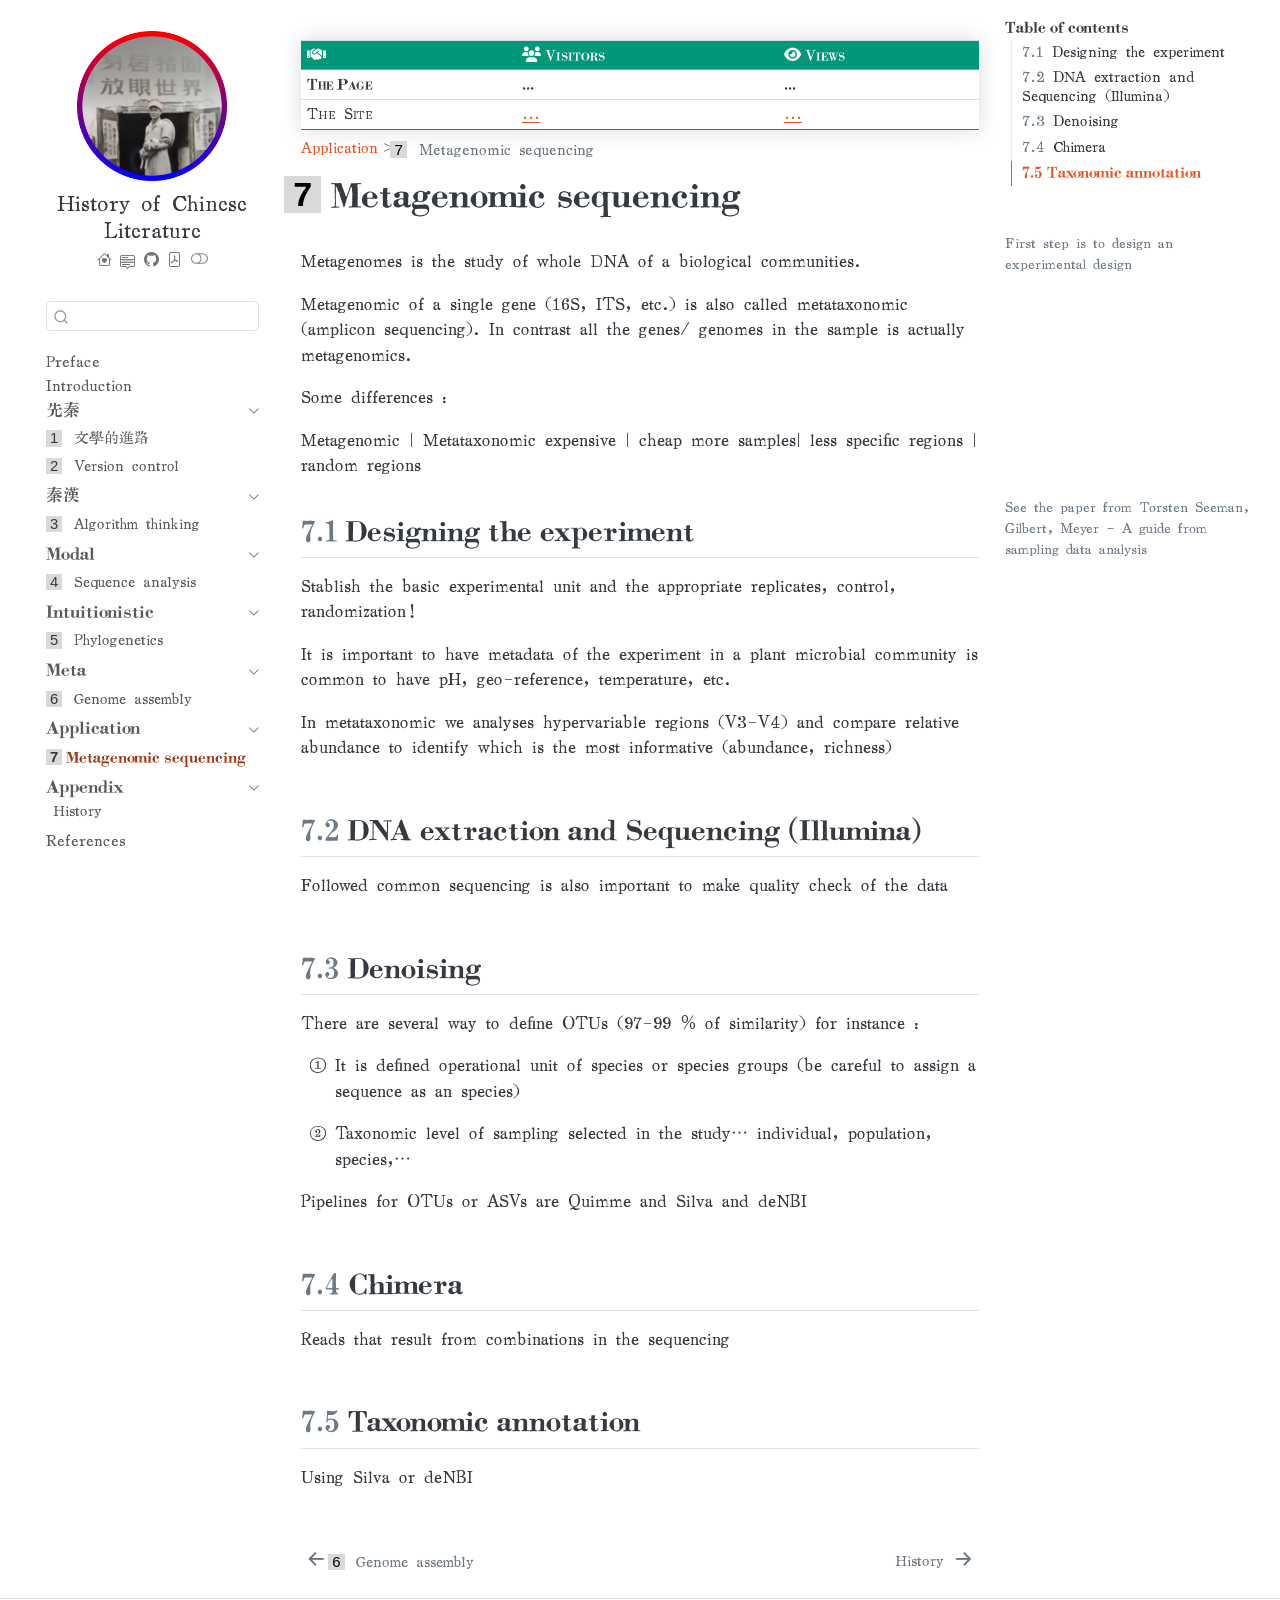
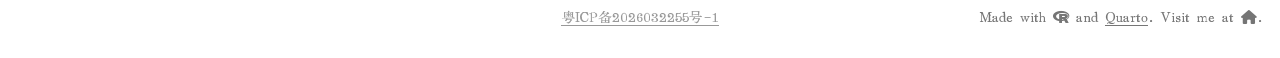
==== chs-application/metagenomic-sequencing.html @ f7fca072 "chdot style changed to KHLS" ====
<!DOCTYPE html>
<html xmlns="http://www.w3.org/1999/xhtml" lang="en" xml:lang="en"><head>

<meta charset="utf-8">
<meta name="generator" content="quarto-1.9.36">

<meta name="viewport" content="width=device-width, initial-scale=1.0, user-scalable=yes">


<title>7&nbsp; Metagenomic sequencing – History of Chinese Literature</title>
<style>
/* Default styles provided by pandoc.
** See https://pandoc.org/MANUAL.html#variables-for-html for config info.
*/
code{white-space: pre-wrap;}
span.smallcaps{font-variant: small-caps;}
div.columns{display: flex; gap: min(4vw, 1.5em);}
div.column{flex: auto; overflow-x: auto;}
div.hanging-indent{margin-left: 1.5em; text-indent: -1.5em;}
ul.task-list{list-style: none;}
ul.task-list li input[type="checkbox"] {
  width: 0.8em;
  margin: 0 0.8em 0.2em -1em; /* quarto-specific, see https://github.com/quarto-dev/quarto-cli/issues/4556 */ 
  vertical-align: middle;
}
</style>


<script src="../site_libs/quarto-nav/quarto-nav.js"></script>
<script src="../site_libs/clipboard/clipboard.min.js"></script>
<script src="../site_libs/quarto-search/autocomplete.umd.js"></script>
<script src="../site_libs/quarto-search/fuse.min.js"></script>
<script src="../site_libs/quarto-search/quarto-search.js"></script>
<meta name="quarto:offset" content="../">
<link href="../chs-zz/HISTORY.html" rel="next">
<link href="../chs-meta/genome-assembly.html" rel="prev">
<link href="../figs/avatar.png" rel="icon" type="image/png">
<script src="../site_libs/quarto-html/quarto.js" type="module"></script>
<script src="../site_libs/quarto-html/tabsets/tabsets.js" type="module"></script>
<script src="../site_libs/quarto-html/popper.min.js"></script>
<script src="../site_libs/quarto-html/tippy.umd.min.js"></script>
<script src="../site_libs/quarto-html/anchor.min.js"></script>
<link href="../site_libs/quarto-html/tippy.css" rel="stylesheet">
<link href="../site_libs/quarto-html/quarto-syntax-highlighting-a19a8d22cf5ab744bdf77d33a9666522.css" rel="stylesheet" class="quarto-color-scheme" id="quarto-text-highlighting-styles">
<link href="../site_libs/quarto-html/quarto-syntax-highlighting-dark-33af7c0a28b8ee77e704d05d0128a95b.css" rel="stylesheet" class="quarto-color-scheme quarto-color-alternate" id="quarto-text-highlighting-styles">
<link href="../site_libs/quarto-html/quarto-syntax-highlighting-a19a8d22cf5ab744bdf77d33a9666522.css" rel="stylesheet" class="quarto-color-scheme-extra" id="quarto-text-highlighting-styles">
<script src="../site_libs/bootstrap/bootstrap.min.js"></script>
<link href="../site_libs/bootstrap/bootstrap-icons.css" rel="stylesheet">
<link href="../site_libs/bootstrap/bootstrap-ed97b4c210b49f4da8db2a07b6b3306c.min.css" rel="stylesheet" append-hash="true" class="quarto-color-scheme" id="quarto-bootstrap" data-mode="light">
<link href="../site_libs/bootstrap/bootstrap-dark-5c99f11dca52fd5af05070d8e862fa6a.min.css" rel="stylesheet" append-hash="true" class="quarto-color-scheme quarto-color-alternate" id="quarto-bootstrap" data-mode="dark">
<link href="../site_libs/bootstrap/bootstrap-ed97b4c210b49f4da8db2a07b6b3306c.min.css" rel="stylesheet" append-hash="true" class="quarto-color-scheme-extra" id="quarto-bootstrap" data-mode="light">
<link href="../site_libs/quarto-contrib/fontawesome6-0.1.0/all.css" rel="stylesheet">
<link href="../site_libs/quarto-contrib/fontawesome6-0.1.0/latex-fontsize.css" rel="stylesheet">
<script id="quarto-search-options" type="application/json">{
  "location": "sidebar",
  "copy-button": false,
  "collapse-after": 3,
  "panel-placement": "start",
  "type": "textbox",
  "limit": 50,
  "keyboard-shortcut": [
    "f",
    "/",
    "s"
  ],
  "show-item-context": false,
  "language": {
    "search-no-results-text": "No results",
    "search-matching-documents-text": "matching documents",
    "search-copy-link-title": "Copy link to search",
    "search-hide-matches-text": "Hide additional matches",
    "search-more-match-text": "more match in this document",
    "search-more-matches-text": "more matches in this document",
    "search-clear-button-title": "Clear",
    "search-text-placeholder": "",
    "search-detached-cancel-button-title": "Cancel",
    "search-submit-button-title": "Submit",
    "search-label": "Search"
  }
}</script>
<link href="https://cdnjs.loli.net/ajax/libs/font-awesome/6.1.1/css/all.min.css" rel="stylesheet" data-external="1">
<!-- https://u.sb/css-cdn/ 使用 cdnjs.loli.net 加速 cloudflare -->
<!--
<link href="https://cdnjs.cloudflare.com/ajax/libs/font-awesome/6.1.1/css/all.min.css"
rel="stylesheet" data-external="1"/>
-->
<script>
  if (!window.location.pathname.endsWith('/') && !window.location.pathname.split('/').pop().includes('.')) {
    window.location.replace(window.location.href + '/');
  }
</script>


</head>

<body class="nav-sidebar floating slimcontent quarto-light"><script id="quarto-html-before-body" type="application/javascript">
    const toggleBodyColorMode = (bsSheetEl) => {
      const mode = bsSheetEl.getAttribute("data-mode");
      const bodyEl = window.document.querySelector("body");
      if (mode === "dark") {
        bodyEl.classList.add("quarto-dark");
        bodyEl.classList.remove("quarto-light");
      } else {
        bodyEl.classList.add("quarto-light");
        bodyEl.classList.remove("quarto-dark");
      }
    }
    const toggleBodyColorPrimary = () => {
      const bsSheetEl = window.document.querySelector("link#quarto-bootstrap:not([rel=disabled-stylesheet])");
      if (bsSheetEl) {
        toggleBodyColorMode(bsSheetEl);
      }
    }
    const setColorSchemeToggle = (alternate) => {
      const toggles = window.document.querySelectorAll('.quarto-color-scheme-toggle');
      for (let i=0; i < toggles.length; i++) {
        const toggle = toggles[i];
        if (toggle) {
          if (alternate) {
            toggle.classList.add("alternate");
          } else {
            toggle.classList.remove("alternate");
          }
        }
      }
    };
    const toggleColorMode = (alternate) => {
      // Switch the stylesheets
      const primaryStylesheets = window.document.querySelectorAll('link.quarto-color-scheme:not(.quarto-color-alternate)');
      const alternateStylesheets = window.document.querySelectorAll('link.quarto-color-scheme.quarto-color-alternate');
      manageTransitions('#quarto-margin-sidebar .nav-link', false);
      if (alternate) {
        // note: dark is layered on light, we don't disable primary!
        enableStylesheet(alternateStylesheets);
        for (const sheetNode of alternateStylesheets) {
          if (sheetNode.id === "quarto-bootstrap") {
            toggleBodyColorMode(sheetNode);
          }
        }
      } else {
        disableStylesheet(alternateStylesheets);
        enableStylesheet(primaryStylesheets)
        toggleBodyColorPrimary();
      }
      manageTransitions('#quarto-margin-sidebar .nav-link', true);
      // Switch the toggles
      setColorSchemeToggle(alternate)
      // Hack to workaround the fact that safari doesn't
      // properly recolor the scrollbar when toggling (#1455)
      if (navigator.userAgent.indexOf('Safari') > 0 && navigator.userAgent.indexOf('Chrome') == -1) {
        manageTransitions("body", false);
        window.scrollTo(0, 1);
        setTimeout(() => {
          window.scrollTo(0, 0);
          manageTransitions("body", true);
        }, 40);
      }
    }
    const disableStylesheet = (stylesheets) => {
      for (let i=0; i < stylesheets.length; i++) {
        const stylesheet = stylesheets[i];
        stylesheet.rel = 'disabled-stylesheet';
      }
    }
    const enableStylesheet = (stylesheets) => {
      for (let i=0; i < stylesheets.length; i++) {
        const stylesheet = stylesheets[i];
        if(stylesheet.rel !== 'stylesheet') { // for Chrome, which will still FOUC without this check
          stylesheet.rel = 'stylesheet';
        }
      }
    }
    const manageTransitions = (selector, allowTransitions) => {
      const els = window.document.querySelectorAll(selector);
      for (let i=0; i < els.length; i++) {
        const el = els[i];
        if (allowTransitions) {
          el.classList.remove('notransition');
        } else {
          el.classList.add('notransition');
        }
      }
    }
    const isFileUrl = () => {
      return window.location.protocol === 'file:';
    }
    const hasAlternateSentinel = () => {
      let styleSentinel = getColorSchemeSentinel();
      if (styleSentinel !== null) {
        return styleSentinel === "alternate";
      } else {
        return false;
      }
    }
    const setStyleSentinel = (alternate) => {
      const value = alternate ? "alternate" : "default";
      if (!isFileUrl()) {
        window.localStorage.setItem("quarto-color-scheme", value);
      } else {
        localAlternateSentinel = value;
      }
    }
    const getColorSchemeSentinel = () => {
      if (!isFileUrl()) {
        const storageValue = window.localStorage.getItem("quarto-color-scheme");
        return storageValue != null ? storageValue : localAlternateSentinel;
      } else {
        return localAlternateSentinel;
      }
    }
    const toggleGiscusIfUsed = (isAlternate, darkModeDefault) => {
      const baseTheme = document.querySelector('#giscus-base-theme')?.value ?? 'light';
      const alternateTheme = document.querySelector('#giscus-alt-theme')?.value ?? 'dark';
      let newTheme = '';
      if(authorPrefersDark) {
        newTheme = isAlternate ? baseTheme : alternateTheme;
      } else {
        newTheme = isAlternate ? alternateTheme : baseTheme;
      }
      const changeGiscusTheme = () => {
        // From: https://github.com/giscus/giscus/issues/336
        const sendMessage = (message) => {
          const iframe = document.querySelector('iframe.giscus-frame');
          if (!iframe) return;
          iframe.contentWindow.postMessage({ giscus: message }, 'https://giscus.app');
        }
        sendMessage({
          setConfig: {
            theme: newTheme
          }
        });
      }
      const isGiscussLoaded = window.document.querySelector('iframe.giscus-frame') !== null;
      if (isGiscussLoaded) {
        changeGiscusTheme();
      }
    };
    const authorPrefersDark = false;
    const darkModeDefault = authorPrefersDark;
      document.querySelector('link#quarto-text-highlighting-styles.quarto-color-scheme-extra').rel = 'disabled-stylesheet';
      document.querySelector('link#quarto-bootstrap.quarto-color-scheme-extra').rel = 'disabled-stylesheet';
    let localAlternateSentinel = darkModeDefault ? 'alternate' : 'default';
    // Dark / light mode switch
    window.quartoToggleColorScheme = () => {
      // Read the current dark / light value
      let toAlternate = !hasAlternateSentinel();
      toggleColorMode(toAlternate);
      setStyleSentinel(toAlternate);
      toggleGiscusIfUsed(toAlternate, darkModeDefault);
      window.dispatchEvent(new Event('resize'));
    };
    // Switch to dark mode if need be
    if (hasAlternateSentinel()) {
      toggleColorMode(true);
    } else {
      toggleColorMode(false);
    }
  </script>

<div id="quarto-search-results"></div>
  <header id="quarto-header" class="headroom fixed-top">
  <nav class="quarto-secondary-nav">
    <div class="container-fluid d-flex">
      <button type="button" class="quarto-btn-toggle btn" data-bs-toggle="collapse" role="button" data-bs-target=".quarto-sidebar-collapse-item" aria-controls="quarto-sidebar" aria-expanded="false" aria-label="Toggle sidebar navigation" onclick="if (window.quartoToggleHeadroom) { window.quartoToggleHeadroom(); }">
        <i class="bi bi-layout-text-sidebar-reverse"></i>
      </button>
        <nav class="quarto-page-breadcrumbs" aria-label="breadcrumb"><ol class="breadcrumb"><li class="breadcrumb-item"><a href="../chs-application/metagenomic-sequencing.html">Application</a></li><li class="breadcrumb-item"><a href="../chs-application/metagenomic-sequencing.html"><span class="chapter-number">7</span>&nbsp; <span class="chapter-title">Metagenomic sequencing</span></a></li></ol></nav>
        <a class="flex-grow-1" role="navigation" data-bs-toggle="collapse" data-bs-target=".quarto-sidebar-collapse-item" aria-controls="quarto-sidebar" aria-expanded="false" aria-label="Toggle sidebar navigation" onclick="if (window.quartoToggleHeadroom) { window.quartoToggleHeadroom(); }">      
        </a>
      <button type="button" class="btn quarto-search-button" aria-label="Search" onclick="window.quartoOpenSearch();">
        <i class="bi bi-search"></i>
      </button>
    </div>
  </nav>
</header>
<!-- content -->
<div id="quarto-content" class="quarto-container page-columns page-rows-contents page-layout-article">
<!-- sidebar -->
  <nav id="quarto-sidebar" class="sidebar collapse collapse-horizontal quarto-sidebar-collapse-item sidebar-navigation floating overflow-auto">
    <div class="pt-lg-2 mt-2 text-center sidebar-header sidebar-header-stacked">
      <a href="../index.html" class="sidebar-logo-link">
      <img src="../figs/avatar.png" alt="" class="sidebar-logo light-content py-0 d-lg-inline d-none">
      <img src="../figs/avatar.png" alt="" class="sidebar-logo dark-content py-0 d-lg-inline d-none">
      </a>
    <div class="sidebar-title mb-0 py-0">
      <a href="../">History of Chinese Literature</a> 
        <div class="sidebar-tools-main tools-wide">
    <a href="https://philogic.cn/" title="Homepage" class="quarto-navigation-tool px-1" aria-label="Homepage"><i class="bi bi-house-heart"></i></a>
    <div class="dropdown">
      <a href="" title="Menu" id="quarto-navigation-tool-dropdown-0" class="quarto-navigation-tool dropdown-toggle px-1" data-bs-toggle="dropdown" aria-expanded="false" role="link" aria-label="Menu"><i class="bi bi-menu-up"></i></a>
      <ul class="dropdown-menu" aria-labelledby="quarto-navigation-tool-dropdown-0">
          <li>
            <a class="dropdown-item sidebar-tools-main-item" href="https://philogic.cn/">
            Related Books
            </a>
          </li>
          <li>
            <a class="dropdown-item sidebar-tools-main-item" href="https://philogic.cn/">
            Related Courses
            </a>
          </li>
          <li>
            <a class="dropdown-item sidebar-tools-main-item" href="https://philogic.cn/">
            Course Syllabus
            </a>
          </li>
      </ul>
    </div>
    <a href="https://github.com/" title="GitHub organization" class="quarto-navigation-tool px-1" aria-label="GitHub organization"><i class="bi bi-github"></i></a>
    <a href="../History-of-Chinese-Literature.pdf" title="Download PDF" class="quarto-navigation-tool px-1" aria-label="Download PDF"><i class="bi bi-file-pdf"></i></a>
  <a href="" class="quarto-color-scheme-toggle quarto-navigation-tool  px-1" onclick="window.quartoToggleColorScheme(); return false;" title="Toggle dark mode"><i class="bi"></i></a>
</div>
    </div>
      </div>
        <div class="mt-2 flex-shrink-0 align-items-center">
        <div class="sidebar-search">
        <div id="quarto-search" class="" title="Search"></div>
        </div>
        </div>
    <div class="sidebar-menu-container"> 
    <ul class="list-unstyled mt-1">
        <li class="sidebar-item">
  <div class="sidebar-item-container"> 
  <a href="../index.html" class="sidebar-item-text sidebar-link">
 <span class="menu-text">Preface</span></a>
  </div>
</li>
        <li class="sidebar-item">
  <div class="sidebar-item-container"> 
  <a href="../chs-zz/intro.html" class="sidebar-item-text sidebar-link">
 <span class="menu-text">Introduction</span></a>
  </div>
</li>
        <li class="sidebar-item sidebar-item-section">
      <div class="sidebar-item-container"> 
            <a class="sidebar-item-text sidebar-link text-start" data-bs-toggle="collapse" data-bs-target="#quarto-sidebar-section-1" role="navigation" aria-expanded="true">
 <span class="menu-text">先秦</span></a>
          <a class="sidebar-item-toggle text-start" data-bs-toggle="collapse" data-bs-target="#quarto-sidebar-section-1" role="navigation" aria-expanded="true" aria-label="Toggle section">
            <i class="bi bi-chevron-right ms-2"></i>
          </a> 
      </div>
      <ul id="quarto-sidebar-section-1" class="collapse list-unstyled sidebar-section depth1 show">  
          <li class="sidebar-item">
  <div class="sidebar-item-container"> 
  <a href="../chs-propositional/001.html" class="sidebar-item-text sidebar-link">
 <span class="menu-text"><span class="chapter-number">1</span>&nbsp; <span class="chapter-title">文學的進路</span></span></a>
  </div>
</li>
          <li class="sidebar-item">
  <div class="sidebar-item-container"> 
  <a href="../chs-propositional/002.html" class="sidebar-item-text sidebar-link">
 <span class="menu-text"><span class="chapter-number">2</span>&nbsp; <span class="chapter-title">Version control</span></span></a>
  </div>
</li>
      </ul>
  </li>
        <li class="sidebar-item sidebar-item-section">
      <div class="sidebar-item-container"> 
            <a class="sidebar-item-text sidebar-link text-start" data-bs-toggle="collapse" data-bs-target="#quarto-sidebar-section-2" role="navigation" aria-expanded="true">
 <span class="menu-text">秦漢</span></a>
          <a class="sidebar-item-toggle text-start" data-bs-toggle="collapse" data-bs-target="#quarto-sidebar-section-2" role="navigation" aria-expanded="true" aria-label="Toggle section">
            <i class="bi bi-chevron-right ms-2"></i>
          </a> 
      </div>
      <ul id="quarto-sidebar-section-2" class="collapse list-unstyled sidebar-section depth1 show">  
          <li class="sidebar-item">
  <div class="sidebar-item-container"> 
  <a href="../chs-predicate/algorithm-thinking.html" class="sidebar-item-text sidebar-link">
 <span class="menu-text"><span class="chapter-number">3</span>&nbsp; <span class="chapter-title">Algorithm thinking</span></span></a>
  </div>
</li>
      </ul>
  </li>
        <li class="sidebar-item sidebar-item-section">
      <div class="sidebar-item-container"> 
            <a class="sidebar-item-text sidebar-link text-start" data-bs-toggle="collapse" data-bs-target="#quarto-sidebar-section-3" role="navigation" aria-expanded="true">
 <span class="menu-text">Modal</span></a>
          <a class="sidebar-item-toggle text-start" data-bs-toggle="collapse" data-bs-target="#quarto-sidebar-section-3" role="navigation" aria-expanded="true" aria-label="Toggle section">
            <i class="bi bi-chevron-right ms-2"></i>
          </a> 
      </div>
      <ul id="quarto-sidebar-section-3" class="collapse list-unstyled sidebar-section depth1 show">  
          <li class="sidebar-item">
  <div class="sidebar-item-container"> 
  <a href="../chs-modal/introduction-to-sequence-analysis.html" class="sidebar-item-text sidebar-link">
 <span class="menu-text"><span class="chapter-number">4</span>&nbsp; <span class="chapter-title">Sequence analysis</span></span></a>
  </div>
</li>
      </ul>
  </li>
        <li class="sidebar-item sidebar-item-section">
      <div class="sidebar-item-container"> 
            <a class="sidebar-item-text sidebar-link text-start" data-bs-toggle="collapse" data-bs-target="#quarto-sidebar-section-4" role="navigation" aria-expanded="true">
 <span class="menu-text">Intuitionistic</span></a>
          <a class="sidebar-item-toggle text-start" data-bs-toggle="collapse" data-bs-target="#quarto-sidebar-section-4" role="navigation" aria-expanded="true" aria-label="Toggle section">
            <i class="bi bi-chevron-right ms-2"></i>
          </a> 
      </div>
      <ul id="quarto-sidebar-section-4" class="collapse list-unstyled sidebar-section depth1 show">  
          <li class="sidebar-item">
  <div class="sidebar-item-container"> 
  <a href="../chs-intuitionistic/phylogenetic-reconstructions.html" class="sidebar-item-text sidebar-link">
 <span class="menu-text"><span class="chapter-number">5</span>&nbsp; <span class="chapter-title">Phylogenetics</span></span></a>
  </div>
</li>
      </ul>
  </li>
        <li class="sidebar-item sidebar-item-section">
      <div class="sidebar-item-container"> 
            <a class="sidebar-item-text sidebar-link text-start" data-bs-toggle="collapse" data-bs-target="#quarto-sidebar-section-5" role="navigation" aria-expanded="true">
 <span class="menu-text">Meta</span></a>
          <a class="sidebar-item-toggle text-start" data-bs-toggle="collapse" data-bs-target="#quarto-sidebar-section-5" role="navigation" aria-expanded="true" aria-label="Toggle section">
            <i class="bi bi-chevron-right ms-2"></i>
          </a> 
      </div>
      <ul id="quarto-sidebar-section-5" class="collapse list-unstyled sidebar-section depth1 show">  
          <li class="sidebar-item">
  <div class="sidebar-item-container"> 
  <a href="../chs-meta/genome-assembly.html" class="sidebar-item-text sidebar-link">
 <span class="menu-text"><span class="chapter-number">6</span>&nbsp; <span class="chapter-title">Genome assembly</span></span></a>
  </div>
</li>
      </ul>
  </li>
        <li class="sidebar-item sidebar-item-section">
      <div class="sidebar-item-container"> 
            <a class="sidebar-item-text sidebar-link text-start" data-bs-toggle="collapse" data-bs-target="#quarto-sidebar-section-6" role="navigation" aria-expanded="true">
 <span class="menu-text">Application</span></a>
          <a class="sidebar-item-toggle text-start" data-bs-toggle="collapse" data-bs-target="#quarto-sidebar-section-6" role="navigation" aria-expanded="true" aria-label="Toggle section">
            <i class="bi bi-chevron-right ms-2"></i>
          </a> 
      </div>
      <ul id="quarto-sidebar-section-6" class="collapse list-unstyled sidebar-section depth1 show">  
          <li class="sidebar-item">
  <div class="sidebar-item-container"> 
  <a href="../chs-application/metagenomic-sequencing.html" class="sidebar-item-text sidebar-link active">
 <span class="menu-text"><span class="chapter-number">7</span>&nbsp; <span class="chapter-title">Metagenomic sequencing</span></span></a>
  </div>
</li>
      </ul>
  </li>
        <li class="sidebar-item sidebar-item-section">
      <div class="sidebar-item-container"> 
            <a class="sidebar-item-text sidebar-link text-start" data-bs-toggle="collapse" data-bs-target="#quarto-sidebar-section-7" role="navigation" aria-expanded="true">
 <span class="menu-text">Appendix</span></a>
          <a class="sidebar-item-toggle text-start" data-bs-toggle="collapse" data-bs-target="#quarto-sidebar-section-7" role="navigation" aria-expanded="true" aria-label="Toggle section">
            <i class="bi bi-chevron-right ms-2"></i>
          </a> 
      </div>
      <ul id="quarto-sidebar-section-7" class="collapse list-unstyled sidebar-section depth1 show">  
          <li class="sidebar-item">
  <div class="sidebar-item-container"> 
  <a href="../chs-zz/HISTORY.html" class="sidebar-item-text sidebar-link">
 <span class="menu-text">History</span></a>
  </div>
</li>
      </ul>
  </li>
        <li class="sidebar-item">
  <div class="sidebar-item-container"> 
  <a href="../chs-zz/references.html" class="sidebar-item-text sidebar-link">
 <span class="menu-text">References</span></a>
  </div>
</li>
    </ul>
    </div>
</nav>
<div id="quarto-sidebar-glass" class="quarto-sidebar-collapse-item" data-bs-toggle="collapse" data-bs-target=".quarto-sidebar-collapse-item"></div>
<!-- margin-sidebar -->
    <div id="quarto-margin-sidebar" class="sidebar margin-sidebar">
        <nav id="TOC" role="doc-toc" class="toc-active">
    <h2 id="toc-title">Table of contents</h2>
   
  <ul>
  <li><a href="#designing-the-experiment" id="toc-designing-the-experiment" class="nav-link active" data-scroll-target="#designing-the-experiment"><span class="header-section-number">7.1</span> Designing the experiment</a></li>
  <li><a href="#dna-extraction-and-sequencing-illumina" id="toc-dna-extraction-and-sequencing-illumina" class="nav-link" data-scroll-target="#dna-extraction-and-sequencing-illumina"><span class="header-section-number">7.2</span> DNA extraction and Sequencing (Illumina)</a></li>
  <li><a href="#denoising" id="toc-denoising" class="nav-link" data-scroll-target="#denoising"><span class="header-section-number">7.3</span> Denoising</a></li>
  <li><a href="#chimera" id="toc-chimera" class="nav-link" data-scroll-target="#chimera"><span class="header-section-number">7.4</span> Chimera</a></li>
  <li><a href="#taxonomic-annotation" id="toc-taxonomic-annotation" class="nav-link" data-scroll-target="#taxonomic-annotation"><span class="header-section-number">7.5</span> Taxonomic annotation</a></li>
  </ul>
</nav>
    </div>
<!-- main -->
<main class="content page-columns page-full" id="quarto-document-content">

<style>
.styled-table {
    border-collapse: collapse;
    /* margin: 0px 0;  */
    font-size: 0.9em;
    font-variant: small-caps;
    /* font-family: "Helvetica Neue", "Arial", 'Noto Sans TC', 'Noto Sans SC', "system-ui", "-apple-system", "BlinkMacSystemFont", "Segoe UI", "PingFang SC", "Source Han Sans SC", "Noto Sans CJK SC", "WenQuanYi Micro Hei", "Microsoft YaHei", "微软雅黑", sans-serif; */
    min-width: 200px;
    box-shadow: 0 0 20px rgba(0, 0, 0, 0.15);
}
.styled-table thead tr {
    background-color: #009879;
    color: #ffffff;
    text-align: left;
}
.styled-table th,
.styled-table td {
    padding: 3px 6px;
}
.styled-table tbody tr {
    border-bottom: 1px solid #dddddd;
}
.styled-table tbody tr:nth-of-type(even) {
    /* background-color: #f3f3f3; */
}
.styled-table tbody tr:last-of-type {
    border-bottom: 1.5px solid #009879;
}
.styled-table tbody tr.active-row {
    font-weight: bold;
    /* color: #009879; */
}
</style>
<script defer="" src="https://busuanzi.9420.ltd/js"></script>


<table class="styled-table caption-top table">
<thead>
<tr class="header">
<th style="text-align: left;" data-quarto-table-cell-role="th"><span class="fa-solid fa-handshake"></span></th>
<th data-quarto-table-cell-role="th"><span class="fa-solid fa-users"></span> Visitors</th>
<th data-quarto-table-cell-role="th"><span class="fa-solid fa-eye"></span> Views</th>
</tr>
</thead>
<tbody>
<tr class="active-row odd">
<td style="text-align: left;">The Page</td>
<td><span id="busuanzi_page_uv">...</span></td>
<td><span id="busuanzi_page_pv">...</span></td>
</tr>
<tr class="even">
<td style="text-align: left;">The Site</td>
<td><a href="https://philogic.cn"><span id="busuanzi_site_uv">...</span></a></td>
<td><a href="https://info.flagcounter.com/SonU"><span id="busuanzi_site_pv">...</span></a></td>
</tr>
</tbody>
</table>

<!--
<div class="busuanzi">
<span> <!-- busuanziAltPageUV  
<i class="fa-solid fa-handshake"></i> <b>The Page</b>: <i class="fa-solid fa-users"></i> <b style="color:red;"><span id="busuanzi_page_uv">...</span></b> Visitors, <i class="fa-solid fa-eye"></i> <b style="color:red;"><span id="busuanzi_page_pv">...</span></b> Views; <b>The Site</b>: <i class="fa-solid fa-users"></i> <b><span id="busuanzi_site_uv">...</span></b> Visitors, <i class="fa-solid fa-eye"></i> <b><span id="busuanzi_site_pv">...</span></b> Views.
</span>
</div>
-->

<header id="title-block-header" class="quarto-title-block default"><nav class="quarto-page-breadcrumbs quarto-title-breadcrumbs d-none d-lg-block" aria-label="breadcrumb"><ol class="breadcrumb"><li class="breadcrumb-item"><a href="../chs-application/metagenomic-sequencing.html">Application</a></li><li class="breadcrumb-item"><a href="../chs-application/metagenomic-sequencing.html"><span class="chapter-number">7</span>&nbsp; <span class="chapter-title">Metagenomic sequencing</span></a></li></ol></nav>
<div class="quarto-title">
<h1 class="title"><span id="sec-metagenomic-sequencing" class="quarto-section-identifier"><span class="chapter-number">7</span>&nbsp; <span class="chapter-title">Metagenomic sequencing</span></span></h1>
</div>



<div class="quarto-title-meta">

    
  
    
  </div>
  


</header>


<div class="page-columns page-full"><p></p><div class="no-row-height column-margin column-container"><span class="margin-aside">First step is to design an experimental design</span></div></div>
<p>Metagenomes is the study of whole DNA of a biological communities.</p>
<p>Metagenomic of a single gene (16S, ITS, etc.) is also called metataxonomic (amplicon sequencing). In contrast all the genes/ genomes in the sample is actually metagenomics.</p>
<p>Some differences&nbsp;:</p>
<p>Metagenomic | Metataxonomic expensive | cheap more samples| less specific regions | random regions</p>
<div class="page-columns page-full"><p></p><div class="no-row-height column-margin column-container"><span class="margin-aside">See the paper from Torsten Seeman, Gilbert, Meyer - A guide from sampling data analysis</span></div></div>
<section id="designing-the-experiment" class="level2" data-number="7.1">
<h2 data-number="7.1" class="anchored" data-anchor-id="designing-the-experiment"><span class="header-section-number">7.1</span> Designing the experiment</h2>
<p>Stablish the basic experimental unit and the appropriate replicates, control, <span style="white-space:nowrap">randomization !</span></p>
<p>It is important to have metadata of the experiment in a plant microbial community is common to have pH, geo-reference, temperature, etc.</p>
<p>In metataxonomic we analyses hypervariable regions (V3-V4) and compare relative abundance to identify which is the most informative (abundance, richness)</p>
</section>
<section id="dna-extraction-and-sequencing-illumina" class="level2" data-number="7.2">
<h2 data-number="7.2" class="anchored" data-anchor-id="dna-extraction-and-sequencing-illumina"><span class="header-section-number">7.2</span> DNA extraction and Sequencing (Illumina)</h2>
<p><span></span></p>
<p>Followed common sequencing is also important to make quality check of the data</p>
</section>
<section id="denoising" class="level2" data-number="7.3">
<h2 data-number="7.3" class="anchored" data-anchor-id="denoising"><span class="header-section-number">7.3</span> Denoising</h2>
<p>There are several way to define OTUs (97-99 % of similarity) for instance&nbsp;:</p>
<ul>
<li><p>It is defined operational unit of species or species groups (be careful to assign a sequence as an species)</p></li>
<li><p>Taxonomic level of sampling selected in the study… individual, population, species,…</p></li>
</ul>
<p>Pipelines for OTUs or ASVs are Quimme and Silva and deNBI</p>
</section>
<section id="chimera" class="level2" data-number="7.4">
<h2 data-number="7.4" class="anchored" data-anchor-id="chimera"><span class="header-section-number">7.4</span> Chimera</h2>
<p>Reads that result from combinations in the sequencing</p>
</section>
<section id="taxonomic-annotation" class="level2" data-number="7.5">
<h2 data-number="7.5" class="anchored" data-anchor-id="taxonomic-annotation"><span class="header-section-number">7.5</span> Taxonomic annotation</h2>
<p>Using Silva or deNBI</p>


</section>

</main> <!-- /main -->
<script id="quarto-html-after-body" type="application/javascript">
  window.document.addEventListener("DOMContentLoaded", function (event) {
    // Ensure there is a toggle, if there isn't float one in the top right
    if (window.document.querySelector('.quarto-color-scheme-toggle') === null) {
      const a = window.document.createElement('a');
      a.classList.add('top-right');
      a.classList.add('quarto-color-scheme-toggle');
      a.href = "";
      a.onclick = function() { try { window.quartoToggleColorScheme(); } catch {} return false; };
      const i = window.document.createElement("i");
      i.classList.add('bi');
      a.appendChild(i);
      window.document.body.appendChild(a);
    }
    setColorSchemeToggle(hasAlternateSentinel())
    const icon = "";
    const anchorJS = new window.AnchorJS();
    anchorJS.options = {
      placement: 'right',
      icon: icon
    };
    anchorJS.add('.anchored');
    const isCodeAnnotation = (el) => {
      for (const clz of el.classList) {
        if (clz.startsWith('code-annotation-')) {                     
          return true;
        }
      }
      return false;
    }
    const onCopySuccess = function(e) {
      // button target
      const button = e.trigger;
      // don't keep focus
      button.blur();
      // flash "checked"
      button.classList.add('code-copy-button-checked');
      var currentTitle = button.getAttribute("title");
      button.setAttribute("title", "Copied!");
      let tooltip;
      if (window.bootstrap) {
        button.setAttribute("data-bs-toggle", "tooltip");
        button.setAttribute("data-bs-placement", "left");
        button.setAttribute("data-bs-title", "Copied!");
        tooltip = new bootstrap.Tooltip(button, 
          { trigger: "manual", 
            customClass: "code-copy-button-tooltip",
            offset: [0, -8]});
        tooltip.show();    
      }
      setTimeout(function() {
        if (tooltip) {
          tooltip.hide();
          button.removeAttribute("data-bs-title");
          button.removeAttribute("data-bs-toggle");
          button.removeAttribute("data-bs-placement");
        }
        button.setAttribute("title", currentTitle);
        button.classList.remove('code-copy-button-checked');
      }, 1000);
      // clear code selection
      e.clearSelection();
    }
    const getTextToCopy = function(trigger) {
      const outerScaffold = trigger.parentElement.cloneNode(true);
      const codeEl = outerScaffold.querySelector('code');
      for (const childEl of codeEl.children) {
        if (isCodeAnnotation(childEl)) {
          childEl.remove();
        }
      }
      return codeEl.innerText;
    }
    const clipboard = new window.ClipboardJS('.code-copy-button:not([data-in-quarto-modal])', {
      text: getTextToCopy
    });
    clipboard.on('success', onCopySuccess);
    if (window.document.getElementById('quarto-embedded-source-code-modal')) {
      const clipboardModal = new window.ClipboardJS('.code-copy-button[data-in-quarto-modal]', {
        text: getTextToCopy,
        container: window.document.getElementById('quarto-embedded-source-code-modal')
      });
      clipboardModal.on('success', onCopySuccess);
    }
      var localhostRegex = new RegExp(/^(?:http|https):\/\/localhost\:?[0-9]*\//);
      var mailtoRegex = new RegExp(/^mailto:/);
        var filterRegex = new RegExp("https:\/\/wxs\.philogic\.cn\/");
      var isInternal = (href) => {
          return filterRegex.test(href) || localhostRegex.test(href) || mailtoRegex.test(href);
      }
      // Inspect non-navigation links and adorn them if external
     var links = window.document.querySelectorAll('a[href]:not(.nav-link):not(.navbar-brand):not(.toc-action):not(.sidebar-link):not(.sidebar-item-toggle):not(.pagination-link):not(.no-external):not([aria-hidden]):not(.dropdown-item):not(.quarto-navigation-tool):not(.about-link)');
      for (var i=0; i<links.length; i++) {
        const link = links[i];
        if (!isInternal(link.href)) {
          // undo the damage that might have been done by quarto-nav.js in the case of
          // links that we want to consider external
          if (link.dataset.originalHref !== undefined) {
            link.href = link.dataset.originalHref;
          }
        }
      }
    function tippyHover(el, contentFn, onTriggerFn, onUntriggerFn) {
      const config = {
        allowHTML: true,
        maxWidth: 500,
        delay: 100,
        arrow: false,
        appendTo: function(el) {
            return el.parentElement;
        },
        interactive: true,
        interactiveBorder: 10,
        theme: 'quarto',
        placement: 'bottom-start',
      };
      if (contentFn) {
        config.content = contentFn;
      }
      if (onTriggerFn) {
        config.onTrigger = onTriggerFn;
      }
      if (onUntriggerFn) {
        config.onUntrigger = onUntriggerFn;
      }
      window.tippy(el, config); 
    }
    const noterefs = window.document.querySelectorAll('a[role="doc-noteref"]');
    for (var i=0; i<noterefs.length; i++) {
      const ref = noterefs[i];
      tippyHover(ref, function() {
        // use id or data attribute instead here
        let href = ref.getAttribute('data-footnote-href') || ref.getAttribute('href');
        try { href = new URL(href).hash; } catch {}
        const id = href.replace(/^#\/?/, "");
        const note = window.document.getElementById(id);
        if (note) {
          return note.innerHTML;
        } else {
          return "";
        }
      });
    }
    const xrefs = window.document.querySelectorAll('a.quarto-xref');
    const processXRef = (id, note) => {
      // Strip column container classes
      const stripColumnClz = (el) => {
        el.classList.remove("page-full", "page-columns");
        if (el.children) {
          for (const child of el.children) {
            stripColumnClz(child);
          }
        }
      }
      stripColumnClz(note)
      if (id === null || id.startsWith('sec-')) {
        // Special case sections, only their first couple elements
        const container = document.createElement("div");
        if (note.children && note.children.length > 2) {
          container.appendChild(note.children[0].cloneNode(true));
          for (let i = 1; i < note.children.length; i++) {
            const child = note.children[i];
            if (child.tagName === "P" && child.innerText === "") {
              continue;
            } else {
              container.appendChild(child.cloneNode(true));
              break;
            }
          }
          if (window.Quarto?.typesetMath) {
            window.Quarto.typesetMath(container);
          }
          return container.innerHTML
        } else {
          if (window.Quarto?.typesetMath) {
            window.Quarto.typesetMath(note);
          }
          return note.innerHTML;
        }
      } else {
        // Remove any anchor links if they are present
        const anchorLink = note.querySelector('a.anchorjs-link');
        if (anchorLink) {
          anchorLink.remove();
        }
        if (window.Quarto?.typesetMath) {
          window.Quarto.typesetMath(note);
        }
        if (note.classList.contains("callout")) {
          return note.outerHTML;
        } else {
          return note.innerHTML;
        }
      }
    }
    for (var i=0; i<xrefs.length; i++) {
      const xref = xrefs[i];
      tippyHover(xref, undefined, function(instance) {
        instance.disable();
        let url = xref.getAttribute('href');
        let hash = undefined; 
        if (url.startsWith('#')) {
          hash = url;
        } else {
          try { hash = new URL(url).hash; } catch {}
        }
        if (hash) {
          const id = hash.replace(/^#\/?/, "");
          const note = window.document.getElementById(id);
          if (note !== null) {
            try {
              const html = processXRef(id, note.cloneNode(true));
              instance.setContent(html);
            } finally {
              instance.enable();
              instance.show();
            }
          } else {
            // See if we can fetch this
            fetch(url.split('#')[0])
            .then(res => res.text())
            .then(html => {
              const parser = new DOMParser();
              const htmlDoc = parser.parseFromString(html, "text/html");
              const note = htmlDoc.getElementById(id);
              if (note !== null) {
                const html = processXRef(id, note);
                instance.setContent(html);
              } 
            }).finally(() => {
              instance.enable();
              instance.show();
            });
          }
        } else {
          // See if we can fetch a full url (with no hash to target)
          // This is a special case and we should probably do some content thinning / targeting
          fetch(url)
          .then(res => res.text())
          .then(html => {
            const parser = new DOMParser();
            const htmlDoc = parser.parseFromString(html, "text/html");
            const note = htmlDoc.querySelector('main.content');
            if (note !== null) {
              // This should only happen for chapter cross references
              // (since there is no id in the URL)
              // remove the first header
              if (note.children.length > 0 && note.children[0].tagName === "HEADER") {
                note.children[0].remove();
              }
              const html = processXRef(null, note);
              instance.setContent(html);
            } 
          }).finally(() => {
            instance.enable();
            instance.show();
          });
        }
      }, function(instance) {
      });
    }
        let selectedAnnoteEl;
        const selectorForAnnotation = ( cell, annotation) => {
          let cellAttr = 'data-code-cell="' + cell + '"';
          let lineAttr = 'data-code-annotation="' +  annotation + '"';
          const selector = 'span[' + cellAttr + '][' + lineAttr + ']';
          return selector;
        }
        const selectCodeLines = (annoteEl) => {
          const doc = window.document;
          const targetCell = annoteEl.getAttribute("data-target-cell");
          const targetAnnotation = annoteEl.getAttribute("data-target-annotation");
          const annoteSpan = window.document.querySelector(selectorForAnnotation(targetCell, targetAnnotation));
          const lines = annoteSpan.getAttribute("data-code-lines").split(",");
          const lineIds = lines.map((line) => {
            return targetCell + "-" + line;
          })
          let top = null;
          let height = null;
          let parent = null;
          if (lineIds.length > 0) {
              //compute the position of the single el (top and bottom and make a div)
              const el = window.document.getElementById(lineIds[0]);
              top = el.offsetTop;
              height = el.offsetHeight;
              parent = el.parentElement.parentElement;
            if (lineIds.length > 1) {
              const lastEl = window.document.getElementById(lineIds[lineIds.length - 1]);
              const bottom = lastEl.offsetTop + lastEl.offsetHeight;
              height = bottom - top;
            }
            if (top !== null && height !== null && parent !== null) {
              // cook up a div (if necessary) and position it 
              let div = window.document.getElementById("code-annotation-line-highlight");
              if (div === null) {
                div = window.document.createElement("div");
                div.setAttribute("id", "code-annotation-line-highlight");
                div.style.position = 'absolute';
                parent.appendChild(div);
              }
              div.style.top = top - 2 + "px";
              div.style.height = height + 4 + "px";
              div.style.left = 0;
              let gutterDiv = window.document.getElementById("code-annotation-line-highlight-gutter");
              if (gutterDiv === null) {
                gutterDiv = window.document.createElement("div");
                gutterDiv.setAttribute("id", "code-annotation-line-highlight-gutter");
                gutterDiv.style.position = 'absolute';
                const codeCell = window.document.getElementById(targetCell);
                const gutter = codeCell.querySelector('.code-annotation-gutter');
                gutter.appendChild(gutterDiv);
              }
              gutterDiv.style.top = top - 2 + "px";
              gutterDiv.style.height = height + 4 + "px";
            }
            selectedAnnoteEl = annoteEl;
          }
        };
        const unselectCodeLines = () => {
          const elementsIds = ["code-annotation-line-highlight", "code-annotation-line-highlight-gutter"];
          elementsIds.forEach((elId) => {
            const div = window.document.getElementById(elId);
            if (div) {
              div.remove();
            }
          });
          selectedAnnoteEl = undefined;
        };
          // Handle positioning of the toggle
      window.addEventListener(
        "resize",
        throttle(() => {
          elRect = undefined;
          if (selectedAnnoteEl) {
            selectCodeLines(selectedAnnoteEl);
          }
        }, 10)
      );
      function throttle(fn, ms) {
      let throttle = false;
      let timer;
        return (...args) => {
          if(!throttle) { // first call gets through
              fn.apply(this, args);
              throttle = true;
          } else { // all the others get throttled
              if(timer) clearTimeout(timer); // cancel #2
              timer = setTimeout(() => {
                fn.apply(this, args);
                timer = throttle = false;
              }, ms);
          }
        };
      }
        // Attach click handler to the DT
        const annoteDls = window.document.querySelectorAll('dt[data-target-cell]');
        for (const annoteDlNode of annoteDls) {
          annoteDlNode.addEventListener('click', (event) => {
            const clickedEl = event.target;
            if (clickedEl !== selectedAnnoteEl) {
              unselectCodeLines();
              const activeEl = window.document.querySelector('dt[data-target-cell].code-annotation-active');
              if (activeEl) {
                activeEl.classList.remove('code-annotation-active');
              }
              selectCodeLines(clickedEl);
              clickedEl.classList.add('code-annotation-active');
            } else {
              // Unselect the line
              unselectCodeLines();
              clickedEl.classList.remove('code-annotation-active');
            }
          });
        }
    const findCites = (el) => {
      const parentEl = el.parentElement;
      if (parentEl) {
        const cites = parentEl.dataset.cites;
        if (cites) {
          return {
            el,
            cites: cites.split(' ')
          };
        } else {
          return findCites(el.parentElement)
        }
      } else {
        return undefined;
      }
    };
    var bibliorefs = window.document.querySelectorAll('a[role="doc-biblioref"]');
    for (var i=0; i<bibliorefs.length; i++) {
      const ref = bibliorefs[i];
      const citeInfo = findCites(ref);
      if (citeInfo) {
        tippyHover(citeInfo.el, function() {
          var popup = window.document.createElement('div');
          citeInfo.cites.forEach(function(cite) {
            var citeDiv = window.document.createElement('div');
            citeDiv.classList.add('hanging-indent');
            citeDiv.classList.add('csl-entry');
            var biblioDiv = window.document.getElementById('ref-' + cite);
            if (biblioDiv) {
              citeDiv.innerHTML = biblioDiv.innerHTML;
            }
            popup.appendChild(citeDiv);
          });
          return popup.innerHTML;
        });
      }
    }
  });
  </script>
<input type="hidden" id="giscus-base-theme" value="light">
<input type="hidden" id="giscus-alt-theme" value="light">
<script>
  function loadGiscus() {
    // Function to get the theme based on body class
    const getTheme = () => {
      let baseTheme = document.getElementById('giscus-base-theme').value;
      let altTheme = document.getElementById('giscus-alt-theme').value;
      if (authorPrefersDark) {
          [baseTheme, altTheme] = [altTheme, baseTheme];
      }
      return document.body.classList.contains('quarto-dark') ? altTheme : baseTheme;
    };
    const script = document.createElement("script");
    script.src = "https://giscus.app/client.js";
    script.async = true;
    script.dataset.repo = "duoyuren/dom_wxs";
    script.dataset.repoId = "R_kgDOR18wmA";
    script.dataset.category = "General";
    script.dataset.categoryId = "DIC_kwDOR18wmM4C5tRT";
    script.dataset.mapping = "title";
    script.dataset.reactionsEnabled = "1";
    script.dataset.emitMetadata = "0";
    script.dataset.inputPosition = "top";
    script.dataset.theme = getTheme();
    script.dataset.lang = "en";
    script.crossOrigin = "anonymous";
    // Append the script to the desired div instead of at the end of the body
    document.getElementById("quarto-content").appendChild(script);
  }
  loadGiscus();
</script>
<nav class="page-navigation">
  <div class="nav-page nav-page-previous">
      <a href="../chs-meta/genome-assembly.html" class="pagination-link" aria-label="Genome assembly">
        <i class="bi bi-arrow-left-short"></i> <span class="nav-page-text"><span class="chapter-number">6</span>&nbsp; <span class="chapter-title">Genome assembly</span></span>
      </a>          
  </div>
  <div class="nav-page nav-page-next">
      <a href="../chs-zz/HISTORY.html" class="pagination-link" aria-label="History">
        <span class="nav-page-text">History</span> <i class="bi bi-arrow-right-short"></i>
      </a>
  </div>
</nav>
</div> <!-- /content -->
<footer class="footer">
  <div class="nav-footer">
    <div class="nav-footer-left">
      &nbsp;
    </div>   
    <div class="nav-footer-center">
<p><a href="https://beian.miit.gov.cn/" target="_blank" style="color: #999999;">粤ICP备2026032255号-1</a><br></p>
</div>
    <div class="nav-footer-right">
<p><span class="faux-block">Made with <i class="fa-brands fa-r-project" aria-label="r-project"></i> and <a href="https://quarto.org/">Quarto</a></span>. Visit me at <a href="https://philogic.cn/"><i class="fa-solid fa-house" aria-label="house"></i></a>.</p>
</div>
  </div>
</footer>




</body></html>
---- site_libs/quarto-html/tippy.css ----
.tippy-box[data-animation=fade][data-state=hidden]{opacity:0}[data-tippy-root]{max-width:calc(100vw - 10px)}.tippy-box{position:relative;background-color:#333;color:#fff;border-radius:4px;font-size:14px;line-height:1.4;white-space:normal;outline:0;transition-property:transform,visibility,opacity}.tippy-box[data-placement^=top]>.tippy-arrow{bottom:0}.tippy-box[data-placement^=top]>.tippy-arrow:before{bottom:-7px;left:0;border-width:8px 8px 0;border-top-color:initial;transform-origin:center top}.tippy-box[data-placement^=bottom]>.tippy-arrow{top:0}.tippy-box[data-placement^=bottom]>.tippy-arrow:before{top:-7px;left:0;border-width:0 8px 8px;border-bottom-color:initial;transform-origin:center bottom}.tippy-box[data-placement^=left]>.tippy-arrow{right:0}.tippy-box[data-placement^=left]>.tippy-arrow:before{border-width:8px 0 8px 8px;border-left-color:initial;right:-7px;transform-origin:center left}.tippy-box[data-placement^=right]>.tippy-arrow{left:0}.tippy-box[data-placement^=right]>.tippy-arrow:before{left:-7px;border-width:8px 8px 8px 0;border-right-color:initial;transform-origin:center right}.tippy-box[data-inertia][data-state=visible]{transition-timing-function:cubic-bezier(.54,1.5,.38,1.11)}.tippy-arrow{width:16px;height:16px;color:#333}.tippy-arrow:before{content:"";position:absolute;border-color:transparent;border-style:solid}.tippy-content{position:relative;padding:5px 9px;z-index:1}
---- site_libs/quarto-html/quarto-syntax-highlighting-a19a8d22cf5ab744bdf77d33a9666522.css ----
/* quarto syntax highlight colors */
:root {
  --quarto-hl-ot-color: #003B4F;
  --quarto-hl-at-color: #657422;
  --quarto-hl-ss-color: #20794D;
  --quarto-hl-an-color: #5E5E5E;
  --quarto-hl-fu-color: #4758AB;
  --quarto-hl-st-color: #20794D;
  --quarto-hl-cf-color: #003B4F;
  --quarto-hl-op-color: #5E5E5E;
  --quarto-hl-er-color: #AD0000;
  --quarto-hl-bn-color: #AD0000;
  --quarto-hl-al-color: #AD0000;
  --quarto-hl-va-color: #111111;
  --quarto-hl-bu-color: inherit;
  --quarto-hl-ex-color: inherit;
  --quarto-hl-pp-color: #AD0000;
  --quarto-hl-in-color: #5E5E5E;
  --quarto-hl-vs-color: #20794D;
  --quarto-hl-wa-color: #5E5E5E;
  --quarto-hl-do-color: #5E5E5E;
  --quarto-hl-im-color: #00769E;
  --quarto-hl-ch-color: #20794D;
  --quarto-hl-dt-color: #AD0000;
  --quarto-hl-fl-color: #AD0000;
  --quarto-hl-co-color: #5E5E5E;
  --quarto-hl-cv-color: #5E5E5E;
  --quarto-hl-cn-color: #8f5902;
  --quarto-hl-sc-color: #5E5E5E;
  --quarto-hl-dv-color: #AD0000;
  --quarto-hl-kw-color: #003B4F;
}

/* other quarto variables */
:root {
  --quarto-font-monospace: "JetBrains Mono";
}

/* syntax highlight based on Pandoc's rules */
pre > code.sourceCode > span {
  color: #003B4F;
}

code.sourceCode > span {
  color: #003B4F;
}

div.sourceCode,
div.sourceCode pre.sourceCode {
  color: #003B4F;
}

/* Normal */
code span {
  color: #003B4F;
}

/* Alert */
code span.al {
  color: #AD0000;
  font-style: inherit;
}

/* Annotation */
code span.an {
  color: #5E5E5E;
  font-style: inherit;
}

/* Attribute */
code span.at {
  color: #657422;
  font-style: inherit;
}

/* BaseN */
code span.bn {
  color: #AD0000;
  font-style: inherit;
}

/* BuiltIn */
code span.bu {
  font-style: inherit;
}

/* ControlFlow */
code span.cf {
  color: #003B4F;
  font-weight: bold;
  font-style: inherit;
}

/* Char */
code span.ch {
  color: #20794D;
  font-style: inherit;
}

/* Constant */
code span.cn {
  color: #8f5902;
  font-style: inherit;
}

/* Comment */
code span.co {
  color: #5E5E5E;
  font-style: inherit;
}

/* CommentVar */
code span.cv {
  color: #5E5E5E;
  font-style: italic;
}

/* Documentation */
code span.do {
  color: #5E5E5E;
  font-style: italic;
}

/* DataType */
code span.dt {
  color: #AD0000;
  font-style: inherit;
}

/* DecVal */
code span.dv {
  color: #AD0000;
  font-style: inherit;
}

/* Error */
code span.er {
  color: #AD0000;
  font-style: inherit;
}

/* Extension */
code span.ex {
  font-style: inherit;
}

/* Float */
code span.fl {
  color: #AD0000;
  font-style: inherit;
}

/* Function */
code span.fu {
  color: #4758AB;
  font-style: inherit;
}

/* Import */
code span.im {
  color: #00769E;
  font-style: inherit;
}

/* Information */
code span.in {
  color: #5E5E5E;
  font-style: inherit;
}

/* Keyword */
code span.kw {
  color: #003B4F;
  font-weight: bold;
  font-style: inherit;
}

/* Operator */
code span.op {
  color: #5E5E5E;
  font-style: inherit;
}

/* Other */
code span.ot {
  color: #003B4F;
  font-style: inherit;
}

/* Preprocessor */
code span.pp {
  color: #AD0000;
  font-style: inherit;
}

/* SpecialChar */
code span.sc {
  color: #5E5E5E;
  font-style: inherit;
}

/* SpecialString */
code span.ss {
  color: #20794D;
  font-style: inherit;
}

/* String */
code span.st {
  color: #20794D;
  font-style: inherit;
}

/* Variable */
code span.va {
  color: #111111;
  font-style: inherit;
}

/* VerbatimString */
code span.vs {
  color: #20794D;
  font-style: inherit;
}

/* Warning */
code span.wa {
  color: #5E5E5E;
  font-style: italic;
}

.prevent-inlining {
  content: "</";
}

/*# sourceMappingURL=2f840f02c4a63f577cc4d1b2e787f7e4.css.map */
---- site_libs/quarto-html/quarto-syntax-highlighting-dark-33af7c0a28b8ee77e704d05d0128a95b.css ----
/* quarto syntax highlight colors */
:root {
  --quarto-hl-al-color: #f07178;
  --quarto-hl-an-color: #d4d0ab;
  --quarto-hl-at-color: #00e0e0;
  --quarto-hl-bn-color: #d4d0ab;
  --quarto-hl-bu-color: #abe338;
  --quarto-hl-ch-color: #abe338;
  --quarto-hl-co-color: #f8f8f2;
  --quarto-hl-cv-color: #ffd700;
  --quarto-hl-cn-color: #ffd700;
  --quarto-hl-cf-color: #ffa07a;
  --quarto-hl-dt-color: #ffa07a;
  --quarto-hl-dv-color: #d4d0ab;
  --quarto-hl-do-color: #f8f8f2;
  --quarto-hl-er-color: #f07178;
  --quarto-hl-ex-color: #00e0e0;
  --quarto-hl-fl-color: #d4d0ab;
  --quarto-hl-fu-color: #ffa07a;
  --quarto-hl-im-color: #abe338;
  --quarto-hl-in-color: #d4d0ab;
  --quarto-hl-kw-color: #ffa07a;
  --quarto-hl-op-color: #ffa07a;
  --quarto-hl-ot-color: #00e0e0;
  --quarto-hl-pp-color: #dcc6e0;
  --quarto-hl-re-color: #00e0e0;
  --quarto-hl-sc-color: #abe338;
  --quarto-hl-ss-color: #abe338;
  --quarto-hl-st-color: #abe338;
  --quarto-hl-va-color: #00e0e0;
  --quarto-hl-vs-color: #abe338;
  --quarto-hl-wa-color: #dcc6e0;
}

/* other quarto variables */
:root {
  --quarto-font-monospace: "JetBrains Mono";
}

/* syntax highlight based on Pandoc's rules */
pre > code.sourceCode > span {
  color: #f8f8f2;
}

code.sourceCode > span {
  color: #f8f8f2;
}

div.sourceCode,
div.sourceCode pre.sourceCode {
  color: #f8f8f2;
}

/* Normal */
code span {
  color: #f8f8f2;
}

/* Alert */
code span.al {
  color: #f07178;
}

/* Annotation */
code span.an {
  color: #d4d0ab;
}

/* Attribute */
code span.at {
  color: #00e0e0;
}

/* BaseN */
code span.bn {
  color: #d4d0ab;
}

/* BuiltIn */
code span.bu {
  color: #abe338;
}

/* ControlFlow */
code span.cf {
  font-weight: bold;
  color: #ffa07a;
}

/* Char */
code span.ch {
  color: #abe338;
}

/* Constant */
code span.cn {
  color: #ffd700;
}

/* Comment */
code span.co {
  font-style: italic;
  color: #f8f8f2;
}

/* CommentVar */
code span.cv {
  color: #ffd700;
}

/* Documentation */
code span.do {
  color: #f8f8f2;
}

/* DataType */
code span.dt {
  color: #ffa07a;
}

/* DecVal */
code span.dv {
  color: #d4d0ab;
}

/* Error */
code span.er {
  color: #f07178;
  text-decoration: underline;
}

/* Extension */
code span.ex {
  font-weight: bold;
  color: #00e0e0;
}

/* Float */
code span.fl {
  color: #d4d0ab;
}

/* Function */
code span.fu {
  color: #ffa07a;
}

/* Import */
code span.im {
  color: #abe338;
}

/* Information */
code span.in {
  color: #d4d0ab;
}

/* Keyword */
code span.kw {
  font-weight: bold;
  color: #ffa07a;
}

/* Operator */
code span.op {
  color: #ffa07a;
}

/* Other */
code span.ot {
  color: #00e0e0;
}

/* Preprocessor */
code span.pp {
  color: #dcc6e0;
}

/* RegionMarker */
code span.re {
  background-color: #f8f8f2;
  color: #00e0e0;
}

/* SpecialChar */
code span.sc {
  color: #abe338;
}

/* SpecialString */
code span.ss {
  color: #abe338;
}

/* String */
code span.st {
  color: #abe338;
}

/* Variable */
code span.va {
  color: #00e0e0;
}

/* VerbatimString */
code span.vs {
  color: #abe338;
}

/* Warning */
code span.wa {
  color: #dcc6e0;
}

.prevent-inlining {
  content: "</";
}

/*# sourceMappingURL=0ec38d8588ee04d575b3e51b03f14c04.css.map */
---- site_libs/quarto-html/quarto-syntax-highlighting-a19a8d22cf5ab744bdf77d33a9666522.css ----
/* quarto syntax highlight colors */
:root {
  --quarto-hl-ot-color: #003B4F;
  --quarto-hl-at-color: #657422;
  --quarto-hl-ss-color: #20794D;
  --quarto-hl-an-color: #5E5E5E;
  --quarto-hl-fu-color: #4758AB;
  --quarto-hl-st-color: #20794D;
  --quarto-hl-cf-color: #003B4F;
  --quarto-hl-op-color: #5E5E5E;
  --quarto-hl-er-color: #AD0000;
  --quarto-hl-bn-color: #AD0000;
  --quarto-hl-al-color: #AD0000;
  --quarto-hl-va-color: #111111;
  --quarto-hl-bu-color: inherit;
  --quarto-hl-ex-color: inherit;
  --quarto-hl-pp-color: #AD0000;
  --quarto-hl-in-color: #5E5E5E;
  --quarto-hl-vs-color: #20794D;
  --quarto-hl-wa-color: #5E5E5E;
  --quarto-hl-do-color: #5E5E5E;
  --quarto-hl-im-color: #00769E;
  --quarto-hl-ch-color: #20794D;
  --quarto-hl-dt-color: #AD0000;
  --quarto-hl-fl-color: #AD0000;
  --quarto-hl-co-color: #5E5E5E;
  --quarto-hl-cv-color: #5E5E5E;
  --quarto-hl-cn-color: #8f5902;
  --quarto-hl-sc-color: #5E5E5E;
  --quarto-hl-dv-color: #AD0000;
  --quarto-hl-kw-color: #003B4F;
}

/* other quarto variables */
:root {
  --quarto-font-monospace: "JetBrains Mono";
}

/* syntax highlight based on Pandoc's rules */
pre > code.sourceCode > span {
  color: #003B4F;
}

code.sourceCode > span {
  color: #003B4F;
}

div.sourceCode,
div.sourceCode pre.sourceCode {
  color: #003B4F;
}

/* Normal */
code span {
  color: #003B4F;
}

/* Alert */
code span.al {
  color: #AD0000;
  font-style: inherit;
}

/* Annotation */
code span.an {
  color: #5E5E5E;
  font-style: inherit;
}

/* Attribute */
code span.at {
  color: #657422;
  font-style: inherit;
}

/* BaseN */
code span.bn {
  color: #AD0000;
  font-style: inherit;
}

/* BuiltIn */
code span.bu {
  font-style: inherit;
}

/* ControlFlow */
code span.cf {
  color: #003B4F;
  font-weight: bold;
  font-style: inherit;
}

/* Char */
code span.ch {
  color: #20794D;
  font-style: inherit;
}

/* Constant */
code span.cn {
  color: #8f5902;
  font-style: inherit;
}

/* Comment */
code span.co {
  color: #5E5E5E;
  font-style: inherit;
}

/* CommentVar */
code span.cv {
  color: #5E5E5E;
  font-style: italic;
}

/* Documentation */
code span.do {
  color: #5E5E5E;
  font-style: italic;
}

/* DataType */
code span.dt {
  color: #AD0000;
  font-style: inherit;
}

/* DecVal */
code span.dv {
  color: #AD0000;
  font-style: inherit;
}

/* Error */
code span.er {
  color: #AD0000;
  font-style: inherit;
}

/* Extension */
code span.ex {
  font-style: inherit;
}

/* Float */
code span.fl {
  color: #AD0000;
  font-style: inherit;
}

/* Function */
code span.fu {
  color: #4758AB;
  font-style: inherit;
}

/* Import */
code span.im {
  color: #00769E;
  font-style: inherit;
}

/* Information */
code span.in {
  color: #5E5E5E;
  font-style: inherit;
}

/* Keyword */
code span.kw {
  color: #003B4F;
  font-weight: bold;
  font-style: inherit;
}

/* Operator */
code span.op {
  color: #5E5E5E;
  font-style: inherit;
}

/* Other */
code span.ot {
  color: #003B4F;
  font-style: inherit;
}

/* Preprocessor */
code span.pp {
  color: #AD0000;
  font-style: inherit;
}

/* SpecialChar */
code span.sc {
  color: #5E5E5E;
  font-style: inherit;
}

/* SpecialString */
code span.ss {
  color: #20794D;
  font-style: inherit;
}

/* String */
code span.st {
  color: #20794D;
  font-style: inherit;
}

/* Variable */
code span.va {
  color: #111111;
  font-style: inherit;
}

/* VerbatimString */
code span.vs {
  color: #20794D;
  font-style: inherit;
}

/* Warning */
code span.wa {
  color: #5E5E5E;
  font-style: italic;
}

.prevent-inlining {
  content: "</";
}

/*# sourceMappingURL=2f840f02c4a63f577cc4d1b2e787f7e4.css.map */
---- site_libs/quarto-contrib/fontawesome6-0.1.0/latex-fontsize.css ----
.fa-tiny {
  font-size: 0.5em;
}
.fa-scriptsize {
  font-size: 0.7em;
}
.fa-footnotesize {
  font-size: 0.8em;
}
.fa-small {
  font-size: 0.9em;
}
.fa-normalsize {
  font-size: 1em;
}
.fa-large {
  font-size: 1.2em;
}
.fa-Large {
  font-size: 1.5em;
}
.fa-LARGE {
  font-size: 1.75em;
}
.fa-huge {
  font-size: 2em;
}
.fa-Huge {
  font-size: 2.5em;
}
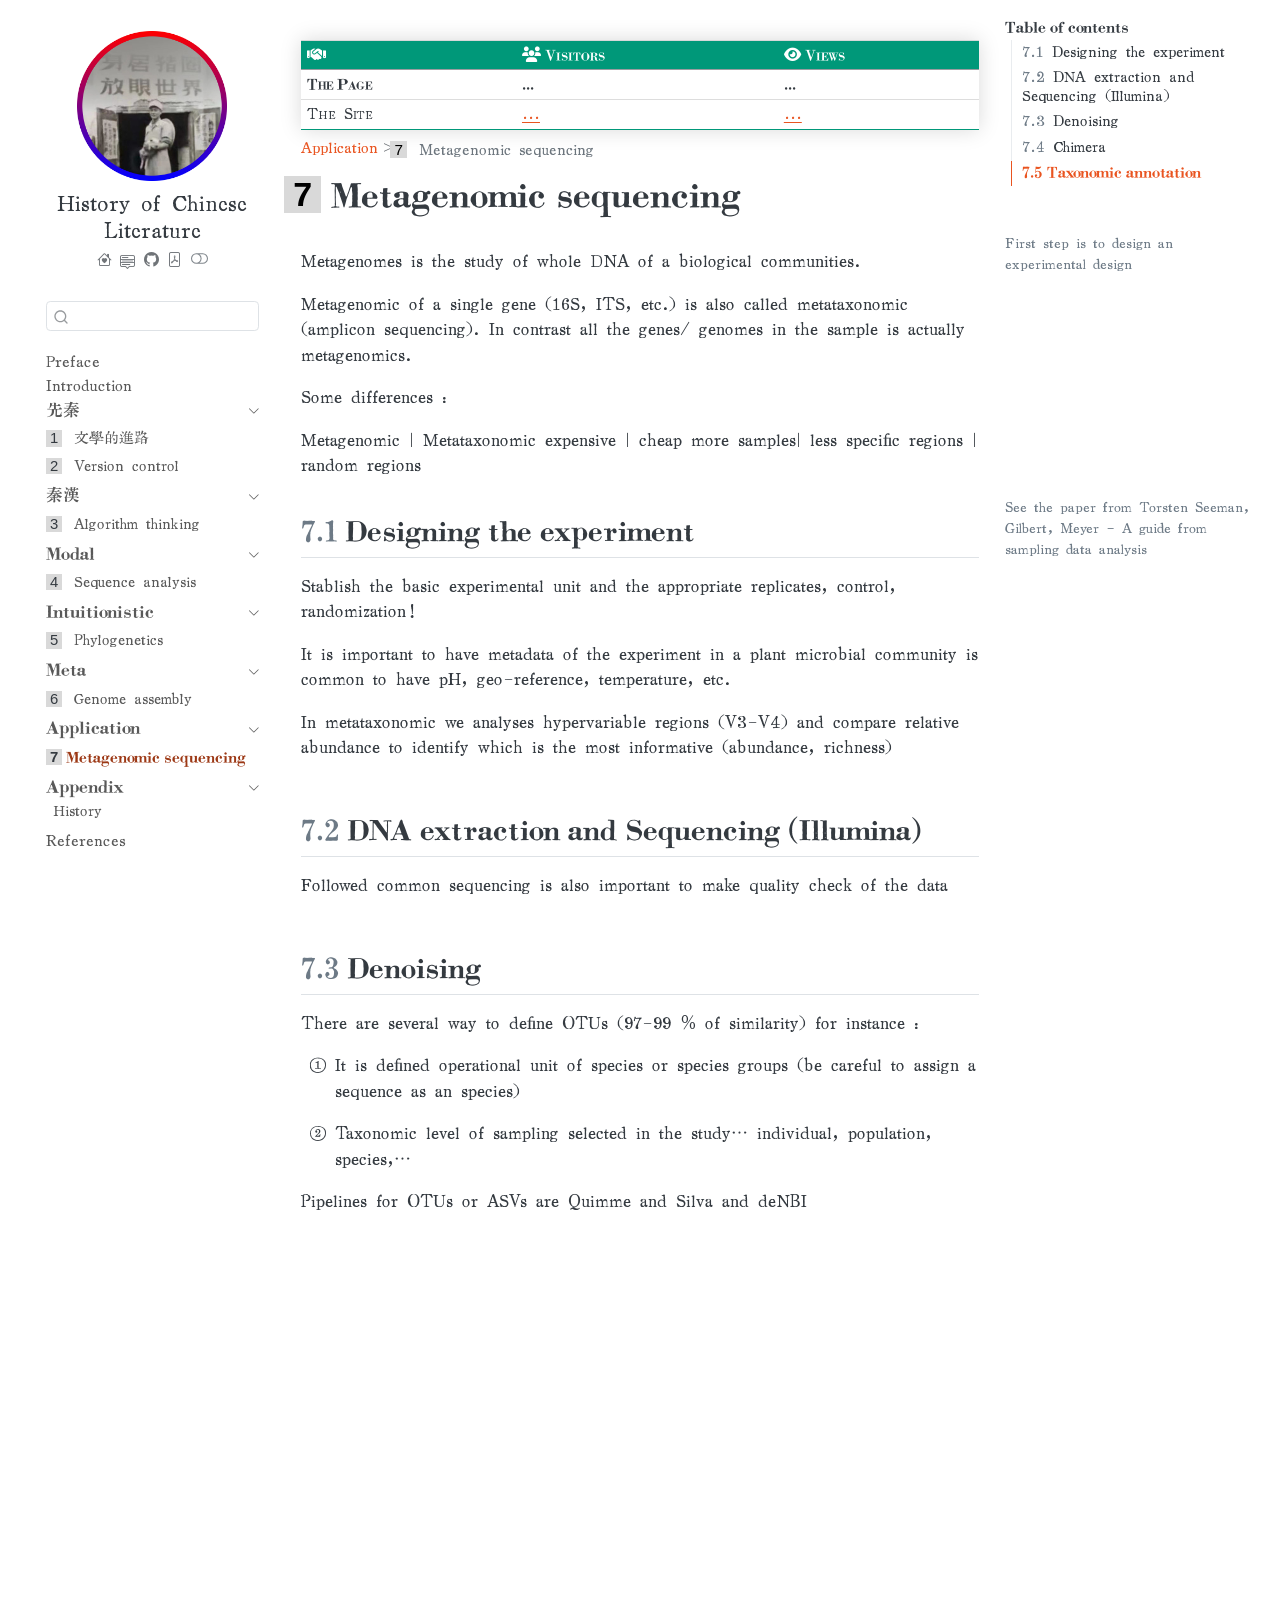
==== commit 6a71ca54: "new computer modern font added" ====
--- a/chs-application/metagenomic-sequencing.html
+++ b/chs-application/metagenomic-sequencing.html
@@ -46,9 +46,9 @@
 <link href="../site_libs/quarto-html/quarto-syntax-highlighting-a19a8d22cf5ab744bdf77d33a9666522.css" rel="stylesheet" class="quarto-color-scheme-extra" id="quarto-text-highlighting-styles">
 <script src="../site_libs/bootstrap/bootstrap.min.js"></script>
 <link href="../site_libs/bootstrap/bootstrap-icons.css" rel="stylesheet">
-<link href="../site_libs/bootstrap/bootstrap-ed97b4c210b49f4da8db2a07b6b3306c.min.css" rel="stylesheet" append-hash="true" class="quarto-color-scheme" id="quarto-bootstrap" data-mode="light">
-<link href="../site_libs/bootstrap/bootstrap-dark-5c99f11dca52fd5af05070d8e862fa6a.min.css" rel="stylesheet" append-hash="true" class="quarto-color-scheme quarto-color-alternate" id="quarto-bootstrap" data-mode="dark">
-<link href="../site_libs/bootstrap/bootstrap-ed97b4c210b49f4da8db2a07b6b3306c.min.css" rel="stylesheet" append-hash="true" class="quarto-color-scheme-extra" id="quarto-bootstrap" data-mode="light">
+<link href="../site_libs/bootstrap/bootstrap-2feb6fdd30488bc90410c972e0fba9d1.min.css" rel="stylesheet" append-hash="true" class="quarto-color-scheme" id="quarto-bootstrap" data-mode="light">
+<link href="../site_libs/bootstrap/bootstrap-dark-174c3a9abf8f49ce6a9606faba9e6705.min.css" rel="stylesheet" append-hash="true" class="quarto-color-scheme quarto-color-alternate" id="quarto-bootstrap" data-mode="dark">
+<link href="../site_libs/bootstrap/bootstrap-2feb6fdd30488bc90410c972e0fba9d1.min.css" rel="stylesheet" append-hash="true" class="quarto-color-scheme-extra" id="quarto-bootstrap" data-mode="light">
 <link href="../site_libs/quarto-contrib/fontawesome6-0.1.0/all.css" rel="stylesheet">
 <link href="../site_libs/quarto-contrib/fontawesome6-0.1.0/latex-fontsize.css" rel="stylesheet">
 <script id="quarto-search-options" type="application/json">{
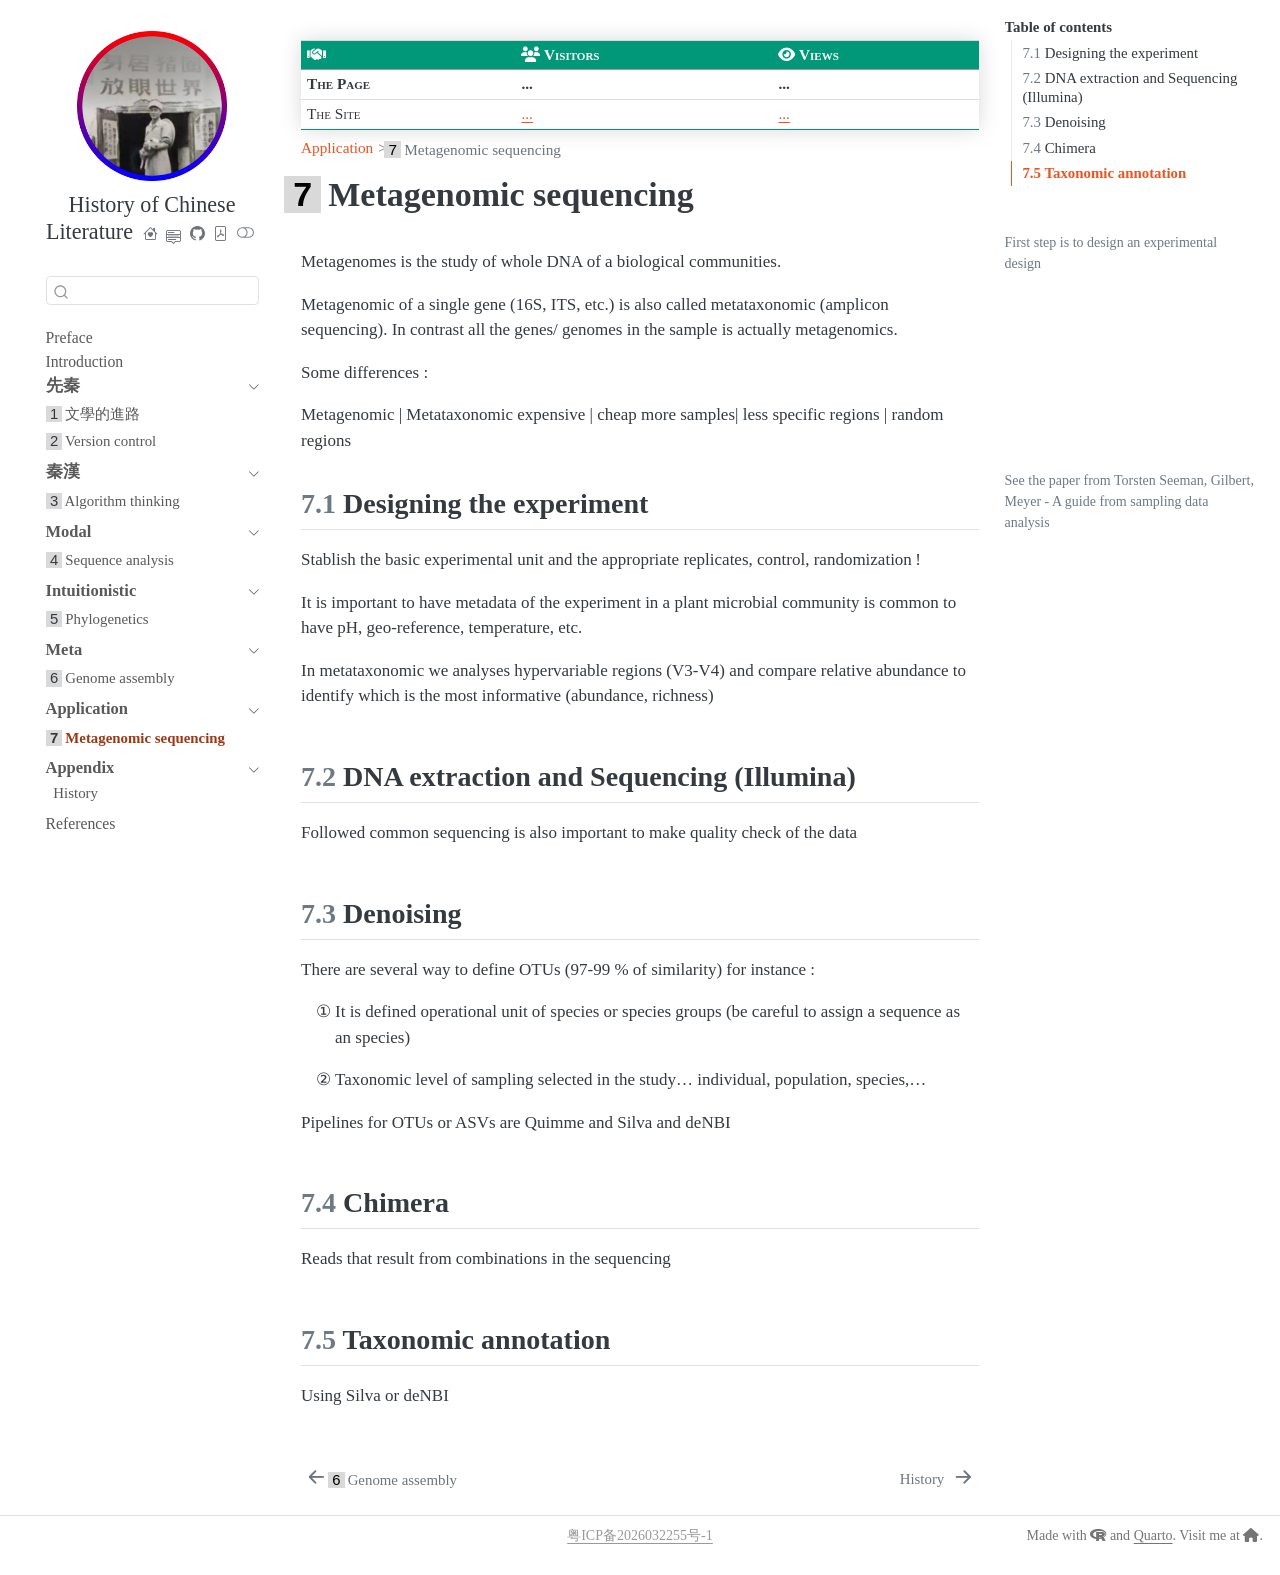
==== commit 0948a073: "font css using EOP static links" ====
--- a/chs-application/metagenomic-sequencing.html
+++ b/chs-application/metagenomic-sequencing.html
@@ -46,9 +46,9 @@
 <link href="../site_libs/quarto-html/quarto-syntax-highlighting-a19a8d22cf5ab744bdf77d33a9666522.css" rel="stylesheet" class="quarto-color-scheme-extra" id="quarto-text-highlighting-styles">
 <script src="../site_libs/bootstrap/bootstrap.min.js"></script>
 <link href="../site_libs/bootstrap/bootstrap-icons.css" rel="stylesheet">
-<link href="../site_libs/bootstrap/bootstrap-2feb6fdd30488bc90410c972e0fba9d1.min.css" rel="stylesheet" append-hash="true" class="quarto-color-scheme" id="quarto-bootstrap" data-mode="light">
-<link href="../site_libs/bootstrap/bootstrap-dark-174c3a9abf8f49ce6a9606faba9e6705.min.css" rel="stylesheet" append-hash="true" class="quarto-color-scheme quarto-color-alternate" id="quarto-bootstrap" data-mode="dark">
-<link href="../site_libs/bootstrap/bootstrap-2feb6fdd30488bc90410c972e0fba9d1.min.css" rel="stylesheet" append-hash="true" class="quarto-color-scheme-extra" id="quarto-bootstrap" data-mode="light">
+<link href="../site_libs/bootstrap/bootstrap-9bcc59d191e2c969304e2eb1a38bb45a.min.css" rel="stylesheet" append-hash="true" class="quarto-color-scheme" id="quarto-bootstrap" data-mode="light">
+<link href="../site_libs/bootstrap/bootstrap-dark-9601cfaa167bd5deeb7882b73f919907.min.css" rel="stylesheet" append-hash="true" class="quarto-color-scheme quarto-color-alternate" id="quarto-bootstrap" data-mode="dark">
+<link href="../site_libs/bootstrap/bootstrap-9bcc59d191e2c969304e2eb1a38bb45a.min.css" rel="stylesheet" append-hash="true" class="quarto-color-scheme-extra" id="quarto-bootstrap" data-mode="light">
 <link href="../site_libs/quarto-contrib/fontawesome6-0.1.0/all.css" rel="stylesheet">
 <link href="../site_libs/quarto-contrib/fontawesome6-0.1.0/latex-fontsize.css" rel="stylesheet">
 <script id="quarto-search-options" type="application/json">{
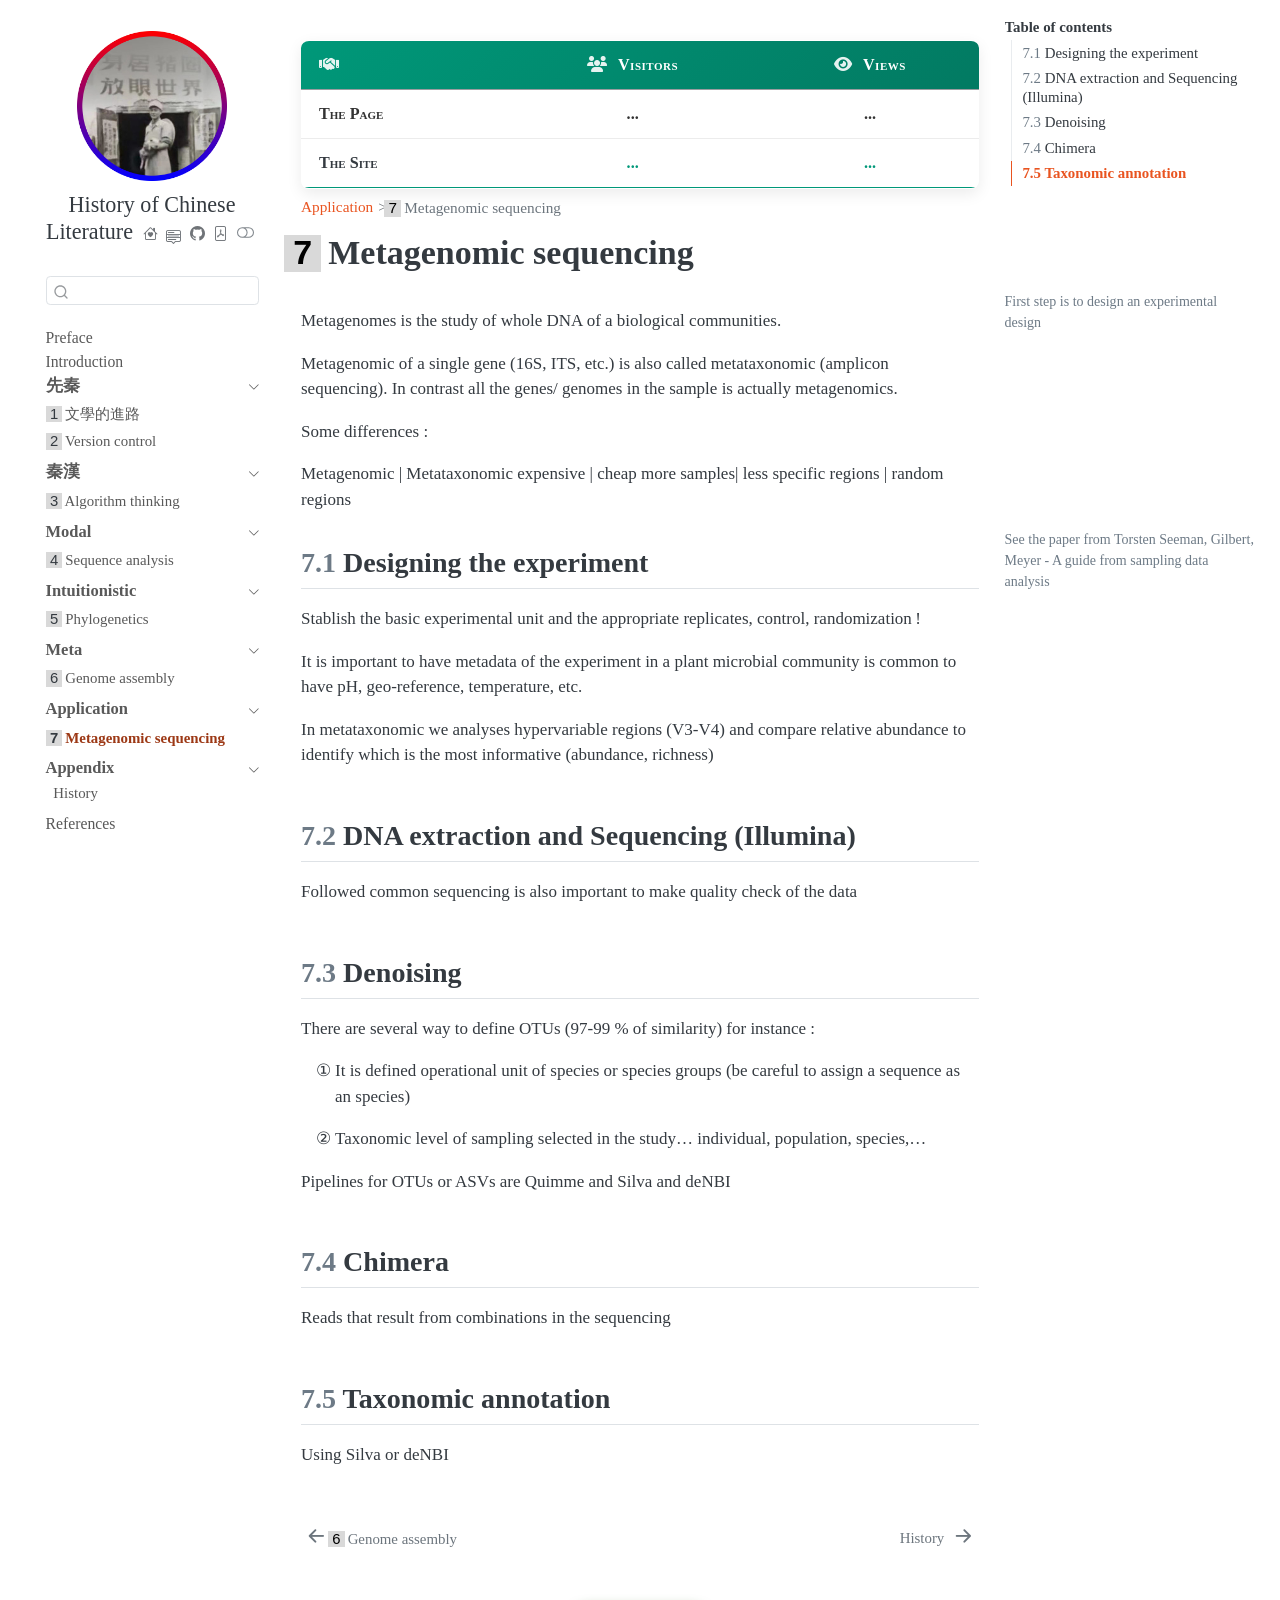
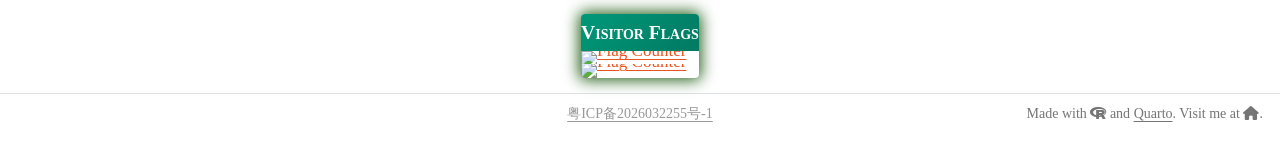
==== commit 2240a493: "visitor flags added" ====
--- a/chs-application/metagenomic-sequencing.html
+++ b/chs-application/metagenomic-sequencing.html
@@ -46,9 +46,9 @@
 <link href="../site_libs/quarto-html/quarto-syntax-highlighting-a19a8d22cf5ab744bdf77d33a9666522.css" rel="stylesheet" class="quarto-color-scheme-extra" id="quarto-text-highlighting-styles">
 <script src="../site_libs/bootstrap/bootstrap.min.js"></script>
 <link href="../site_libs/bootstrap/bootstrap-icons.css" rel="stylesheet">
-<link href="../site_libs/bootstrap/bootstrap-9bcc59d191e2c969304e2eb1a38bb45a.min.css" rel="stylesheet" append-hash="true" class="quarto-color-scheme" id="quarto-bootstrap" data-mode="light">
-<link href="../site_libs/bootstrap/bootstrap-dark-9601cfaa167bd5deeb7882b73f919907.min.css" rel="stylesheet" append-hash="true" class="quarto-color-scheme quarto-color-alternate" id="quarto-bootstrap" data-mode="dark">
-<link href="../site_libs/bootstrap/bootstrap-9bcc59d191e2c969304e2eb1a38bb45a.min.css" rel="stylesheet" append-hash="true" class="quarto-color-scheme-extra" id="quarto-bootstrap" data-mode="light">
+<link href="../site_libs/bootstrap/bootstrap-c361fcb0e1930ec85d3ed73df1912f32.min.css" rel="stylesheet" append-hash="true" class="quarto-color-scheme" id="quarto-bootstrap" data-mode="light">
+<link href="../site_libs/bootstrap/bootstrap-dark-e91bcdcfa0b9686eac246d7878de5281.min.css" rel="stylesheet" append-hash="true" class="quarto-color-scheme quarto-color-alternate" id="quarto-bootstrap" data-mode="dark">
+<link href="../site_libs/bootstrap/bootstrap-c361fcb0e1930ec85d3ed73df1912f32.min.css" rel="stylesheet" append-hash="true" class="quarto-color-scheme-extra" id="quarto-bootstrap" data-mode="light">
 <link href="../site_libs/quarto-contrib/fontawesome6-0.1.0/all.css" rel="stylesheet">
 <link href="../site_libs/quarto-contrib/fontawesome6-0.1.0/latex-fontsize.css" rel="stylesheet">
 <script id="quarto-search-options" type="application/json">{
@@ -484,36 +484,82 @@
 <main class="content page-columns page-full" id="quarto-document-content">
 
 <style>
+/* 1. 整個表格的外框與基礎設置 */
 .styled-table {
     border-collapse: collapse;
-    /* margin: 0px 0;  */
-    font-size: 0.9em;
+    margin: 20px auto; /* 讓表格在容器中置中，並保留上下間距 */
+    font-size: 0.95em;
     font-variant: small-caps;
-    /* font-family: "Helvetica Neue", "Arial", 'Noto Sans TC', 'Noto Sans SC', "system-ui", "-apple-system", "BlinkMacSystemFont", "Segoe UI", "PingFang SC", "Source Han Sans SC", "Noto Sans CJK SC", "WenQuanYi Micro Hei", "Microsoft YaHei", "微软雅黑", sans-serif; */
-    min-width: 200px;
-    box-shadow: 0 0 20px rgba(0, 0, 0, 0.15);
-}
+    min-width: 280px;
+    max-width: 800px;
+    box-shadow: 0 5px 15px rgba(0, 0, 0, 0.08); /* 更柔和現代的陰影 */
+    border-radius: 8px; /* 增加圓角 */
+    overflow: hidden; /* 隱藏溢出，讓圓角能切到標題列 */
+    background-color: #ffffff;
+}
+
+/* 2. 標題列 (Thead) 美化 */
 .styled-table thead tr {
-    background-color: #009879;
+    background: linear-gradient(135deg, #009879, #027a62); /* 加上微漸變，質感更好 */
     color: #ffffff;
     text-align: left;
-}
+    letter-spacing: 0.5px; /* 字距微調 */
+}
+
+/* 3. 儲存格內邊距與對齊 */
 .styled-table th,
 .styled-table td {
-    padding: 3px 6px;
-}
+    padding: 12px 18px; /* 加大留白，看起來更舒爽 */
+    text-align: center; /* 數字置中對齊 */
+}
+
+/* 讓第一欄 (The Page / The Site) 靠左對齊 */
+.styled-table th:first-of-type,
+.styled-table td:first-of-type {
+    text-align: left;
+    font-weight: bold;
+}
+
+/* 4. 內容列 (Tbody) 與邊框 */
 .styled-table tbody tr {
-    border-bottom: 1px solid #dddddd;
-}
-.styled-table tbody tr:nth-of-type(even) {
-    /* background-color: #f3f3f3; */
-}
+    border-bottom: 1px solid #ececec;
+    transition: background-color 0.2s ease; /* 加入滑鼠懸浮的漸變動畫 */
+}
+
+/* 滑鼠懸浮時的互動效果 */
+.styled-table tbody tr:hover {
+    background-color: #f4fbf9; /* 淺淺的薄荷綠，呼應主題色 */
+}
+
+/* 表格最後一行的底部加粗收尾 */
 .styled-table tbody tr:last-of-type {
-    border-bottom: 1.5px solid #009879;
-}
+    border-bottom: 2px solid #009879;
+}
+
+/* 5. 特別強調的列 */
 .styled-table tbody tr.active-row {
     font-weight: bold;
-    /* color: #009879; */
+    color: #333333;
+}
+
+/* 6. 美化表格內的連結 (a 標籤) */
+.styled-table a {
+    color: #009879;
+    text-decoration: none;
+    font-weight: bold;
+    border-bottom: 1px dashed transparent;
+    transition: all 0.2s ease;
+}
+
+.styled-table a:hover {
+    color: #027a62;
+    border-bottom: 1px dashed #027a62; /* 懸浮時出現虛線底線 */
+}
+
+/* 7. 微調 FontAwesome 圖標間距 */
+.styled-table th span[class^="fa-"] {
+    margin-right: 6px; /* 讓圖示跟文字不要黏在一起 */
+    opacity: 0.9;
 }
 </style>
 <script defer="" src="https://busuanzi.9420.ltd/js"></script>
@@ -540,14 +586,6 @@
 </tr>
 </tbody>
 </table>
-
-<!--
-<div class="busuanzi">
-<span> <!-- busuanziAltPageUV  
-<i class="fa-solid fa-handshake"></i> <b>The Page</b>: <i class="fa-solid fa-users"></i> <b style="color:red;"><span id="busuanzi_page_uv">...</span></b> Visitors, <i class="fa-solid fa-eye"></i> <b style="color:red;"><span id="busuanzi_page_pv">...</span></b> Views; <b>The Site</b>: <i class="fa-solid fa-users"></i> <b><span id="busuanzi_site_uv">...</span></b> Visitors, <i class="fa-solid fa-eye"></i> <b><span id="busuanzi_site_pv">...</span></b> Views.
-</span>
-</div>
--->
 
 <header id="title-block-header" class="quarto-title-block default"><nav class="quarto-page-breadcrumbs quarto-title-breadcrumbs d-none d-lg-block" aria-label="breadcrumb"><ol class="breadcrumb"><li class="breadcrumb-item"><a href="../chs-application/metagenomic-sequencing.html">Application</a></li><li class="breadcrumb-item"><a href="../chs-application/metagenomic-sequencing.html"><span class="chapter-number">7</span>&nbsp; <span class="chapter-title">Metagenomic sequencing</span></a></li></ol></nav>
 <div class="quarto-title">
@@ -606,6 +644,98 @@
 </section>
 
 </main> <!-- /main -->
+<style>
+/* Visitor Flags css */
+
+/* 1. 主體容器佈局 */
+.mainbody {
+  display: flex;
+  justify-content: center;
+  align-items: center;
+  flex-direction: column;
+  flex-wrap: wrap;
+}
+
+/* 2. 卡片外框 */
+.flag {
+  margin: 1.5em 0 0.9em 0;
+  max-width: 800px;
+  box-shadow: 0 0px 15px 2px rgb(32, 94, 22);
+  border-radius: 4px;
+  overflow: hidden;
+  background-color: $pink;
+}
+
+/* 3. 標題區域 */
+.flag-title {
+  display: block;
+  text-align: center;
+  background: linear-gradient(135deg, #009879, #027a62); /* 加上微漸變，質感更好 */
+    color: #ffffff;
+  margin: 0;
+  padding: 12px 0;
+  font-size: 115%;
+  line-height: .7;
+  font-variant: small-caps;
+  font-weight: bold;
+}
+
+/* 4. 圖片的父容器：清除所有預設間距與行高 */
+.flagcol,
+#flag-container {
+  width: 100%;
+  margin: 0;
+  padding: 0;
+  line-height: 0;
+  overflow: hidden; /* 【關鍵】配合圖片負邊距，將超出的白邊隱藏 */
+}
+
+/* 5. 確保 <a> 和 <img> 變成區塊元素，徹底消除圖片底部的 baseline 空隙 */
+.flagcol a,
+#flag-container a {
+  display: block;
+  margin: 0;
+  padding: 0;
+  line-height: 0;
+}
+
+.flagcol img,
+#flag-container img {
+  display: block;
+  width: 100%;
+  height: auto;
+  padding: 0;
+}
+
+/* 
+  6. 【核心裁切去白邊技巧】 
+  由於 FlagCounter 圖片「內部」自帶白色邊距，
+  使用百分比的負 margin 將圖片往上下拉扯，將白邊藏進父容器外並縮減整體高度。
+*/
+
+/* 針對 img1 (國旗列) */
+.flagcol img {
+  margin-top: 0.1%;    /* 裁切圖片上方的白邊 */
+  margin-bottom: -3%; /* 裁切圖片下方的白邊 (與 img2 接壤處) */
+}
+
+/* 針對 img2 (地圖) */
+#flag-container img {
+  margin-top: -1.65%;    /* 裁切圖片上方的白邊 */
+  margin-bottom: -0.1%; /* 裁切圖片下方的白邊 (卡片最底部) */
+}
+</style>
+<div class="mainbody">
+<div class="flag">
+<p class="flag-title">Visitor Flags</p>
+<div class="flagcol">
+<a href="https://info.flagcounter.com/j4n3"><img src="https://s11.flagcounter.com/countxl/j4n3/bg_FFFFFF/txt_586E75/border_FDF7E3/columns_8/maxflags_8/viewers_3/labels_1/pageviews_0/flags_0/percent_0/" alt="Flag Counter" border="0"></a>
+</div>
+<div id="flag-container">
+<a href="https://info.flagcounter.com/SonU"><img src="https://s01.flagcounter.com/map/SonU/size_l/txt_586E75/border_FDF7E3/pageviews_1/viewers_3/flags_0/" alt="Flag Counter" border="0"></a>
+</div>
+</div>
+</div>
 <script id="quarto-html-after-body" type="application/javascript">
   window.document.addEventListener("DOMContentLoaded", function (event) {
     // Ensure there is a toggle, if there isn't float one in the top right
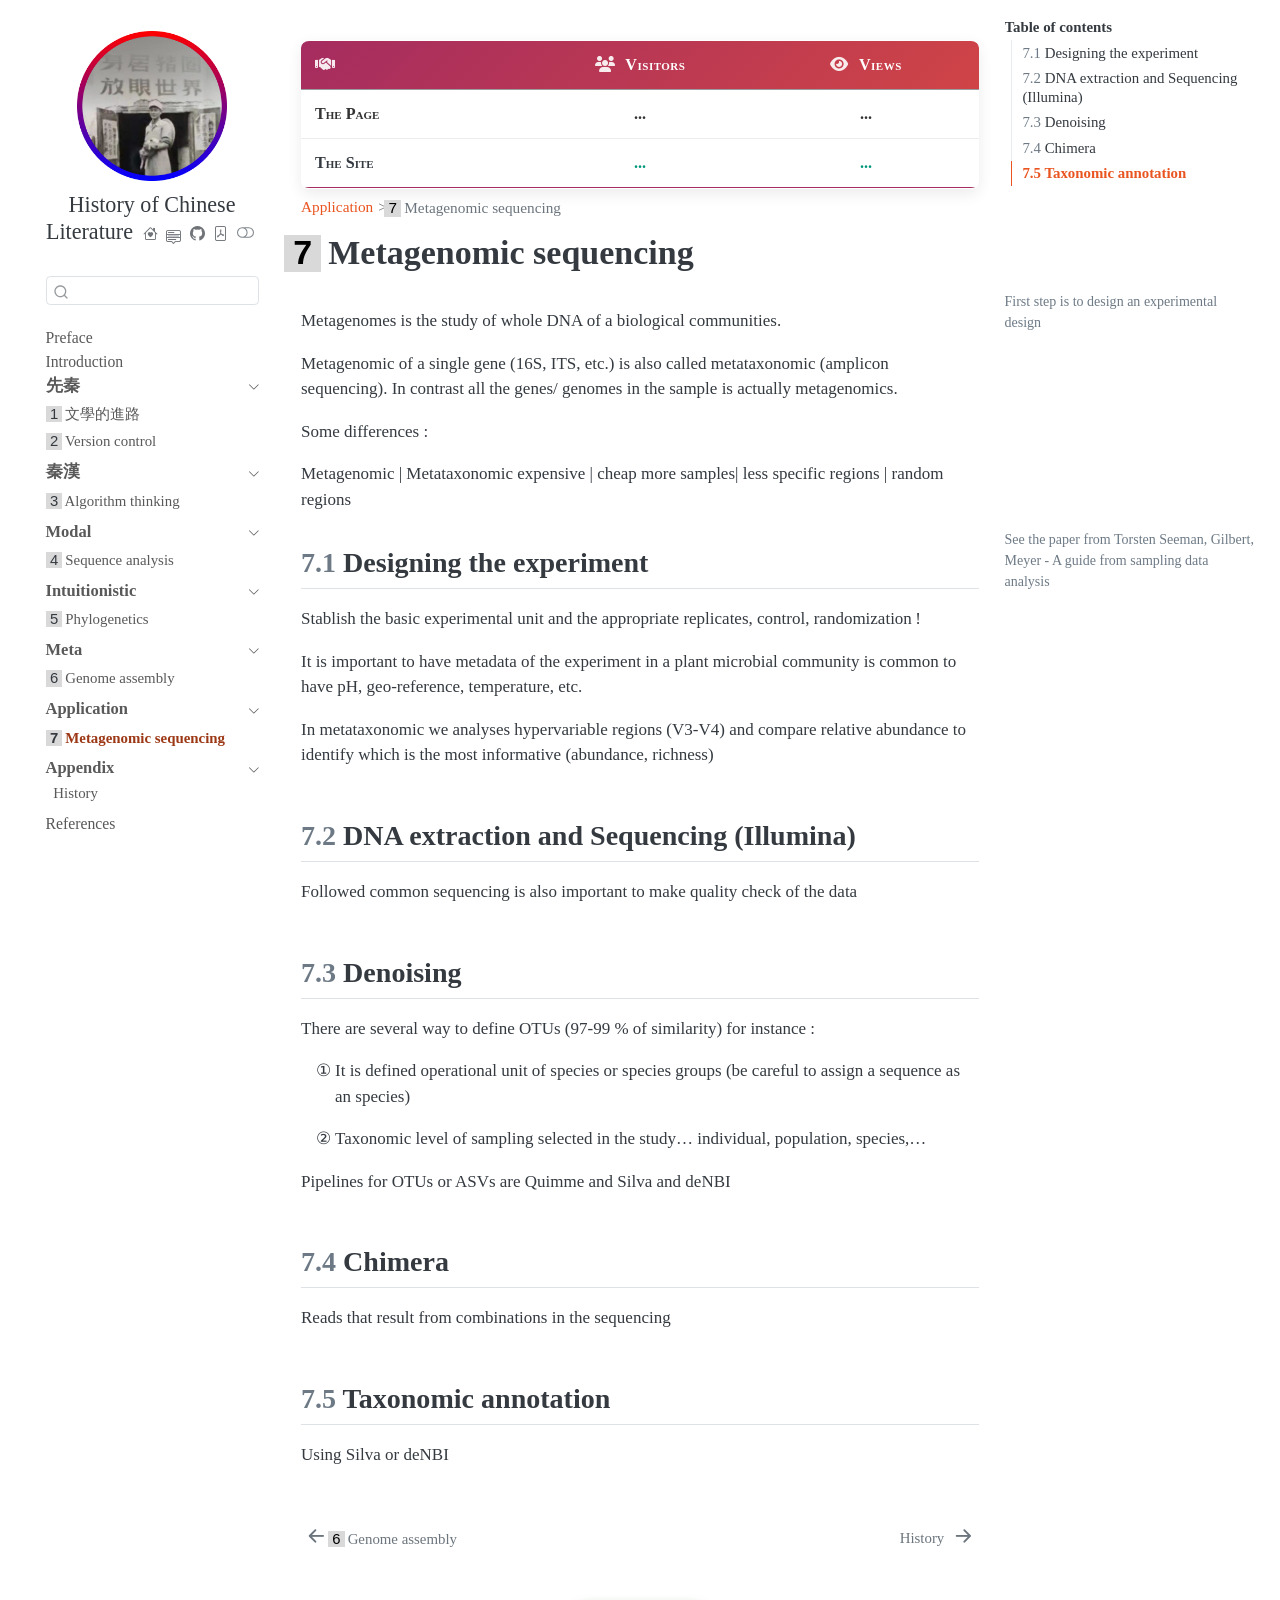
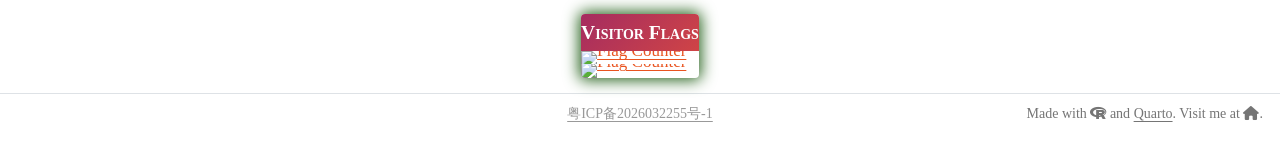
==== commit fdb07ce3: "visitor flags updated" ====
--- a/chs-application/metagenomic-sequencing.html
+++ b/chs-application/metagenomic-sequencing.html
@@ -484,65 +484,65 @@
 <main class="content page-columns page-full" id="quarto-document-content">
 
 <style>
-/* 1. 整個表格的外框與基礎設置 */
+/* 1) 基礎 */
 .styled-table {
     border-collapse: collapse;
-    margin: 20px auto; /* 讓表格在容器中置中，並保留上下間距 */
+    margin: 20px auto;
+    width: min(100%, 800px);          /* 關鍵：自適應容器寬度 */
+    min-width: 280px;
+    box-shadow: 0 5px 15px rgba(0, 0, 0, 0.08);
+    border-radius: 8px;
+    overflow: hidden;
+    background-color: #ffffff;
+    table-layout: fixed;              /* 關鍵：固定欄寬，避免內容撐爆 */
     font-size: 0.95em;
     font-variant: small-caps;
-    min-width: 280px;
-    max-width: 800px;
-    box-shadow: 0 5px 15px rgba(0, 0, 0, 0.08); /* 更柔和現代的陰影 */
-    border-radius: 8px; /* 增加圓角 */
-    overflow: hidden; /* 隱藏溢出，讓圓角能切到標題列 */
-    background-color: #ffffff;
-}
-
-/* 2. 標題列 (Thead) 美化 */
+}
+
+/* 2) 表頭 */
 .styled-table thead tr {
     background: linear-gradient(135deg, #009879, #027a62); /* 加上微漸變，質感更好 */
+    background: linear-gradient(135deg, #A52C60, #CF4446);
     color: #ffffff;
     text-align: left;
-    letter-spacing: 0.5px; /* 字距微調 */
-}
-
-/* 3. 儲存格內邊距與對齊 */
+    letter-spacing: 0.5px;
+}
+
+/* 3) 儲存格 */
 .styled-table th,
 .styled-table td {
-    padding: 12px 18px; /* 加大留白，看起來更舒爽 */
-    text-align: center; /* 數字置中對齊 */
-}
-
-/* 讓第一欄 (The Page / The Site) 靠左對齊 */
+    padding: 12px 14px;               /* 桌面先稍微收窄 */
+    text-align: center;
+    vertical-align: middle;
+    white-space: nowrap;              /* 關鍵：避免 Visitors / Views 被拆行 */
+    overflow: hidden;
+    text-overflow: ellipsis;
+}
+
 .styled-table th:first-of-type,
 .styled-table td:first-of-type {
     text-align: left;
     font-weight: bold;
 }
 
-/* 4. 內容列 (Tbody) 與邊框 */
+/* 4) tbody */
 .styled-table tbody tr {
     border-bottom: 1px solid #ececec;
-    transition: background-color 0.2s ease; /* 加入滑鼠懸浮的漸變動畫 */
-}
-
-/* 滑鼠懸浮時的互動效果 */
+    transition: background-color 0.2s ease;
+}
 .styled-table tbody tr:hover {
-    background-color: #f4fbf9; /* 淺淺的薄荷綠，呼應主題色 */
-}
-
-/* 表格最後一行的底部加粗收尾 */
+    background-color: #f4fbf9;
+}
 .styled-table tbody tr:last-of-type {
     border-bottom: 2px solid #009879;
-}
-
-/* 5. 特別強調的列 */
+    border-bottom: 2px solid #A52C60;
+}
 .styled-table tbody tr.active-row {
     font-weight: bold;
     color: #333333;
 }
 
-/* 6. 美化表格內的連結 (a 標籤) */
+/* 5) 連結 */
 .styled-table a {
     color: #009879;
     text-decoration: none;
@@ -550,16 +550,50 @@
     border-bottom: 1px dashed transparent;
     transition: all 0.2s ease;
 }
-
 .styled-table a:hover {
     color: #027a62;
-    border-bottom: 1px dashed #027a62; /* 懸浮時出現虛線底線 */
-}
-
-/* 7. 微調 FontAwesome 圖標間距 */
+    border-bottom: 1px dashed #027a62;
+}
+
+/* 6) 圖示 */
 .styled-table th span[class^="fa-"] {
-    margin-right: 6px; /* 讓圖示跟文字不要黏在一起 */
+    margin-right: 6px;
     opacity: 0.9;
+}
+
+/* 7) 平板/手機適配 */
+@media (max-width: 768px) {
+    .styled-table {
+        font-size: 0.9em;
+        border-radius: 6px;
+        font-variant: normal;         /* 小螢幕建議關閉 small-caps，更省寬 */
+    }
+
+    .styled-table th,
+    .styled-table td {
+        padding: 10px 8px;            /* 關鍵：大幅降低左右留白 */
+    }
+
+    .styled-table th span[class^="fa-"] {
+        margin-right: 4px;
+    }
+}
+
+/* 8) 超小螢幕 */
+@media (max-width: 420px) {
+    .styled-table {
+        font-size: 0.84em;
+    }
+
+    .styled-table th,
+    .styled-table td {
+        padding: 8px 6px;
+    }
+
+    /* 可選：略縮短表頭字距 */
+    .styled-table thead tr {
+        letter-spacing: 0.2px;
+    }
 }
 </style>
 <script defer="" src="https://busuanzi.9420.ltd/js"></script>
@@ -671,6 +705,7 @@
   display: block;
   text-align: center;
   background: linear-gradient(135deg, #009879, #027a62); /* 加上微漸變，質感更好 */
+  background: linear-gradient(135deg, #A52C60, #CF4446);
     color: #ffffff;
   margin: 0;
   padding: 12px 0;
@@ -729,10 +764,10 @@
 <div class="flag">
 <p class="flag-title">Visitor Flags</p>
 <div class="flagcol">
-<a href="https://info.flagcounter.com/j4n3"><img src="https://s11.flagcounter.com/countxl/j4n3/bg_FFFFFF/txt_586E75/border_FDF7E3/columns_8/maxflags_8/viewers_3/labels_1/pageviews_0/flags_0/percent_0/" alt="Flag Counter" border="0"></a>
+<a href="https://info.flagcounter.com/F5cK"><img src="https://s01.flagcounter.com/countxl/F5cK/bg_FFFFFF/txt_000000/border_FDF7E3/columns_8/maxflags_8/viewers_3/labels_1/pageviews_0/flags_0/percent_0/" alt="Flag Counter" border="0"></a>
 </div>
 <div id="flag-container">
-<a href="https://info.flagcounter.com/SonU"><img src="https://s01.flagcounter.com/map/SonU/size_l/txt_586E75/border_FDF7E3/pageviews_1/viewers_3/flags_0/" alt="Flag Counter" border="0"></a>
+<a href="https://info.flagcounter.com/sMHj"><img src="https://s01.flagcounter.com/map/sMHj/size_l/txt_000000/border_FDF7E3/pageviews_1/viewers_3/flags_0/" alt="Flag Counter" border="0"></a>
 </div>
 </div>
 </div>
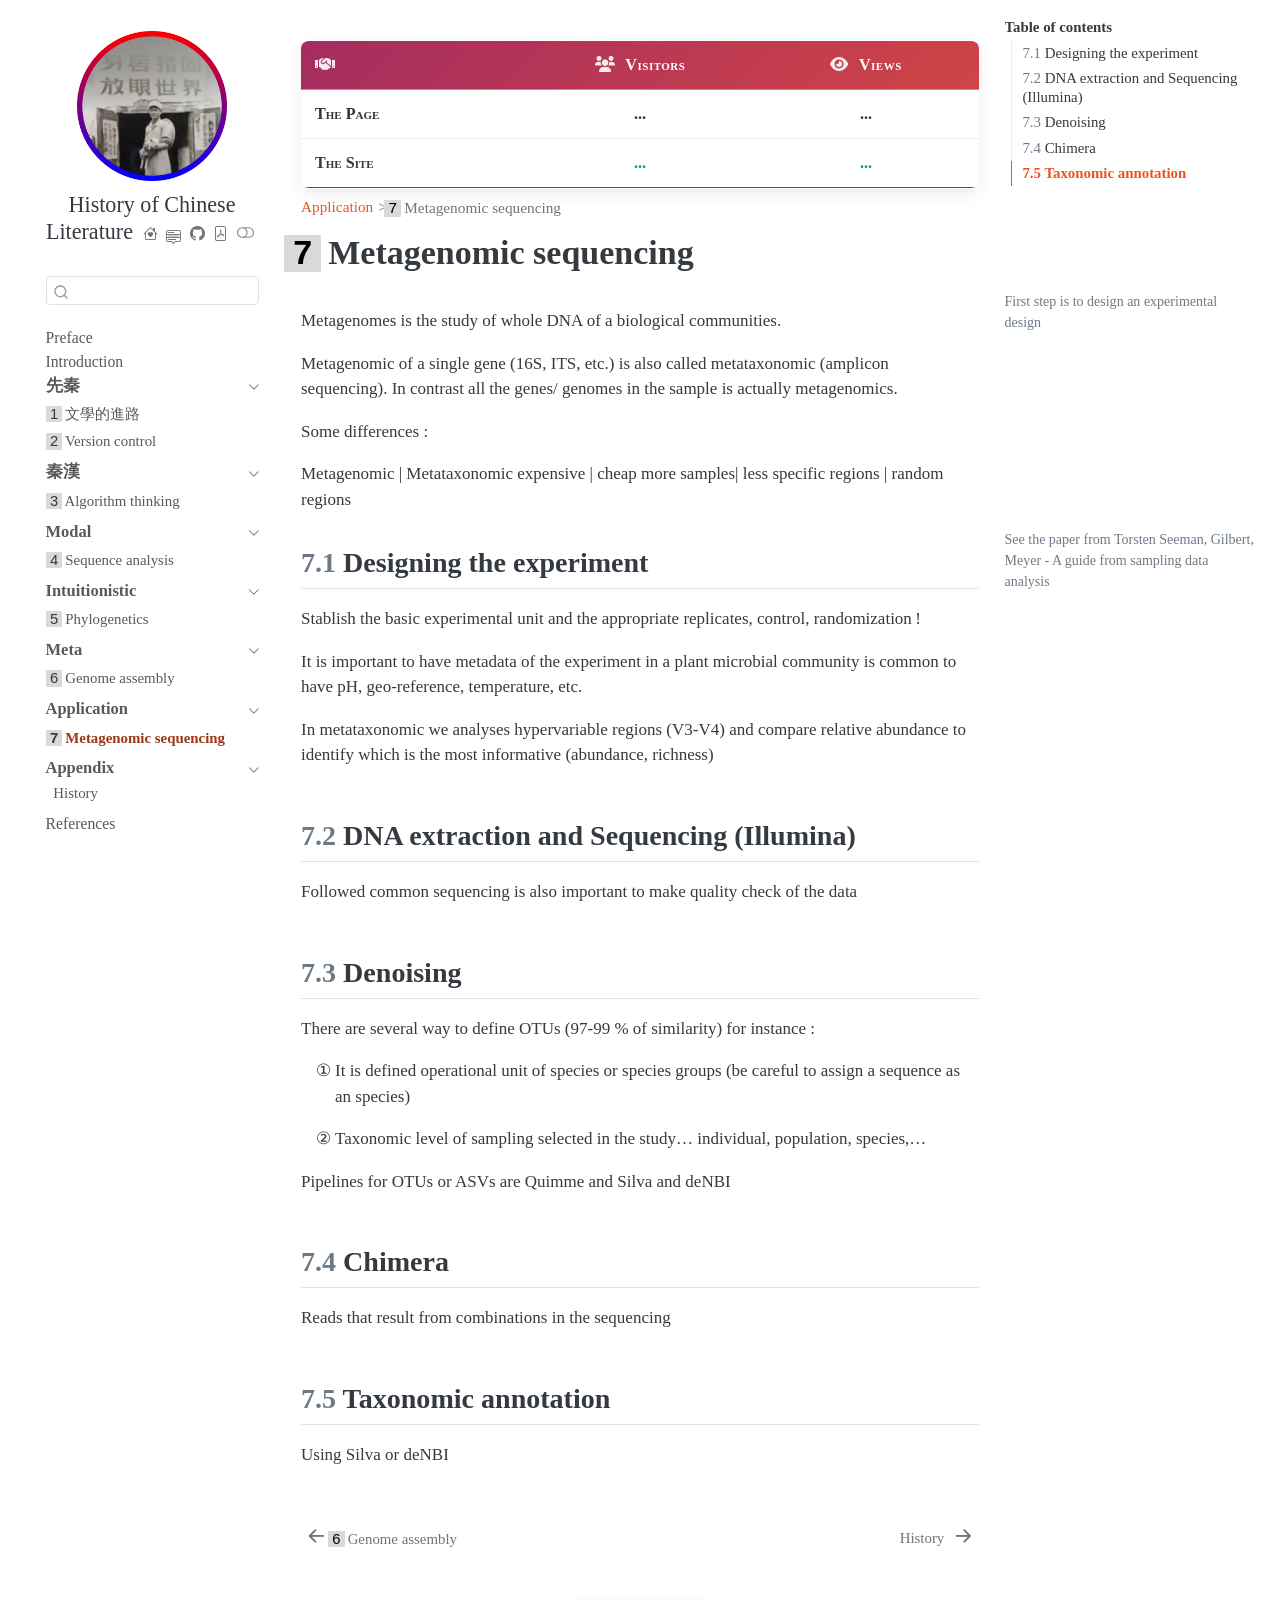
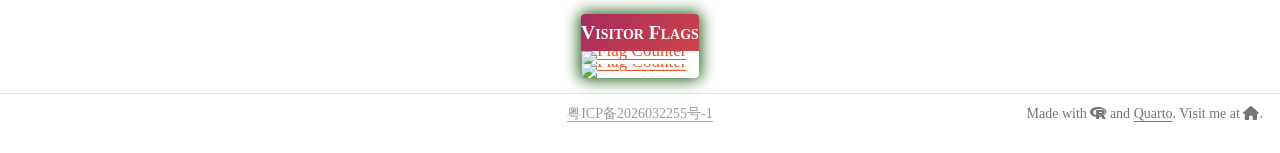
==== commit ee4abe85: "local fontsawesome added" ====
--- a/chs-application/metagenomic-sequencing.html
+++ b/chs-application/metagenomic-sequencing.html
@@ -78,7 +78,9 @@
     "search-label": "Search"
   }
 }</script>
-<link href="https://cdnjs.loli.net/ajax/libs/font-awesome/6.1.1/css/all.min.css" rel="stylesheet" data-external="1">
+<link href="https://static.philogic.cn/fonts/font-awesome/all.min.css" rel="stylesheet" data-external="1">
+<!-- <link href="https://cdnjs.loli.net/ajax/libs/font-awesome/6.1.1/css/all.min.css"
+rel="stylesheet" data-external="1"/>  -->
 <!-- https://u.sb/css-cdn/ 使用 cdnjs.loli.net 加速 cloudflare -->
 <!--
 <link href="https://cdnjs.cloudflare.com/ajax/libs/font-awesome/6.1.1/css/all.min.css"
@@ -762,7 +764,7 @@
 </style>
 <div class="mainbody">
 <div class="flag">
-<p class="flag-title">Visitor Flags</p>
+<div class="flag-title">Visitor Flags</div>
 <div class="flagcol">
 <a href="https://info.flagcounter.com/F5cK"><img src="https://s01.flagcounter.com/countxl/F5cK/bg_FFFFFF/txt_000000/border_FDF7E3/columns_8/maxflags_8/viewers_3/labels_1/pageviews_0/flags_0/percent_0/" alt="Flag Counter" border="0"></a>
 </div>
